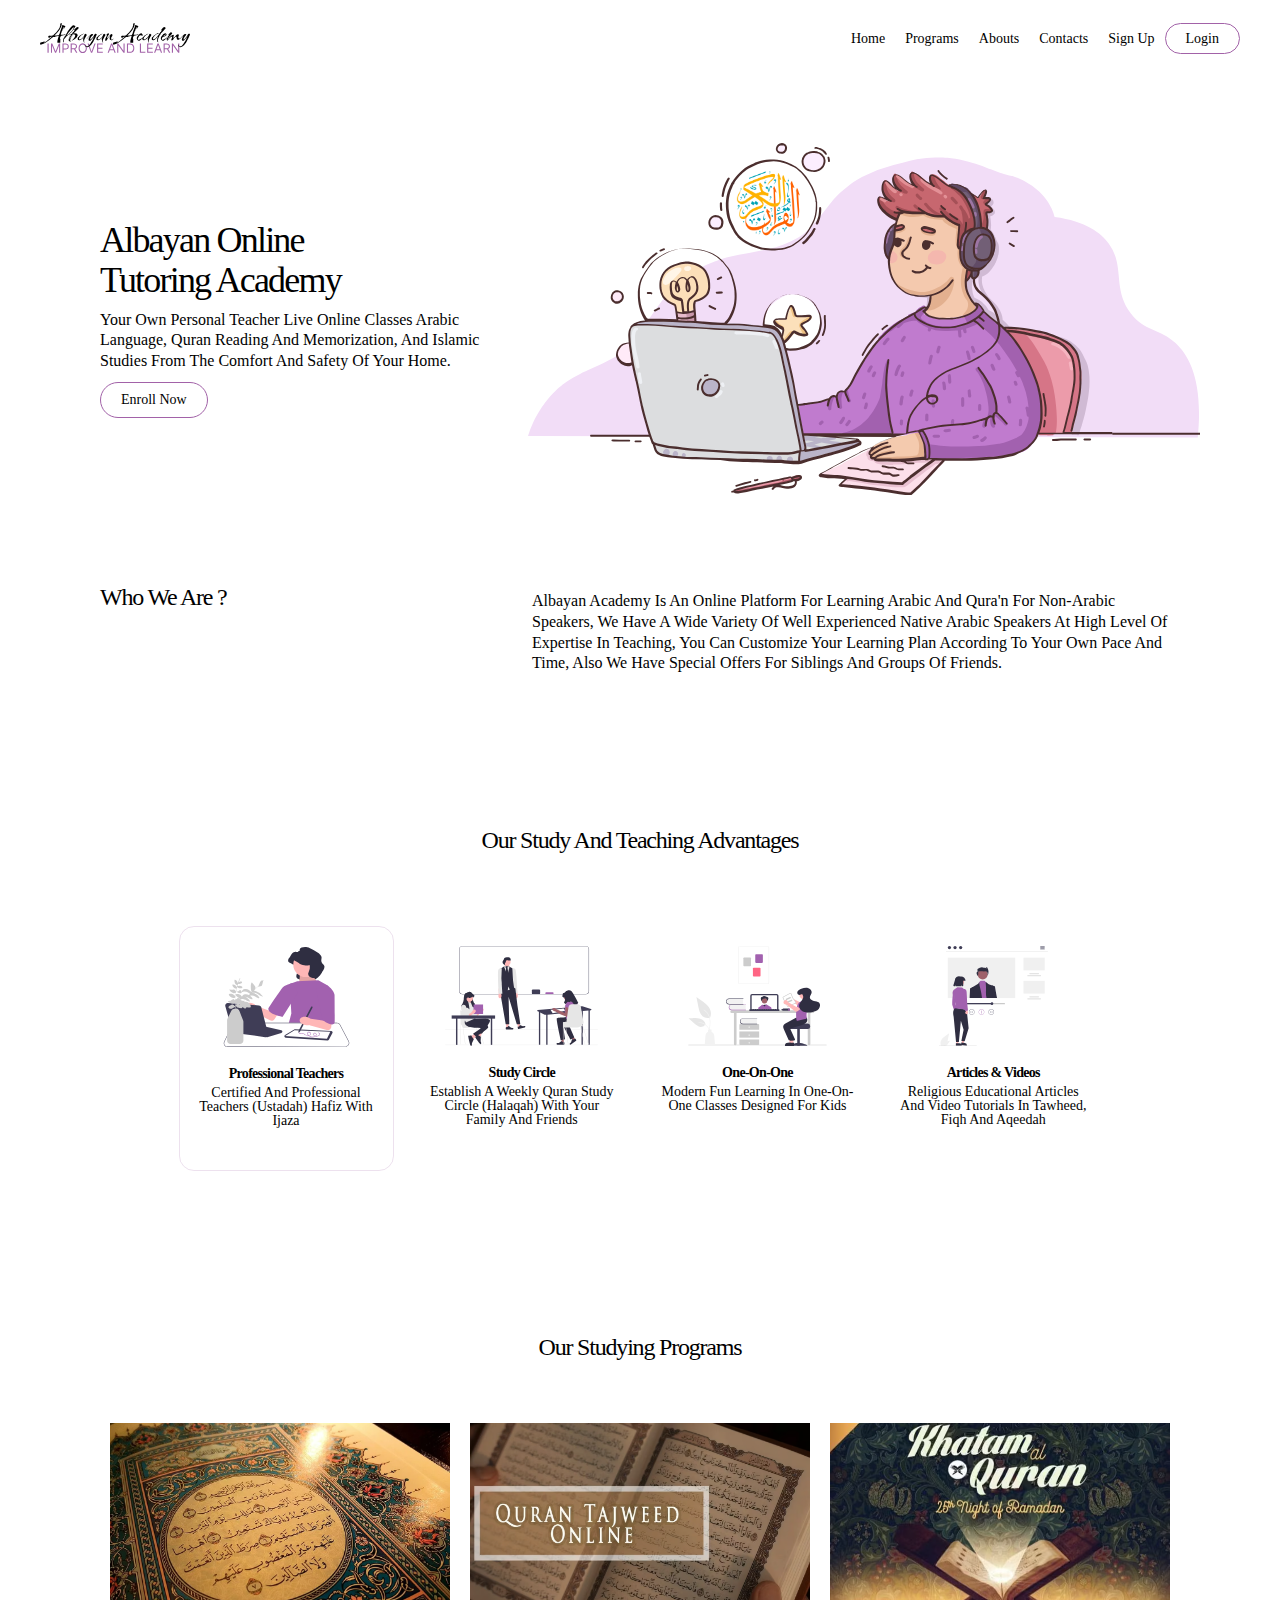
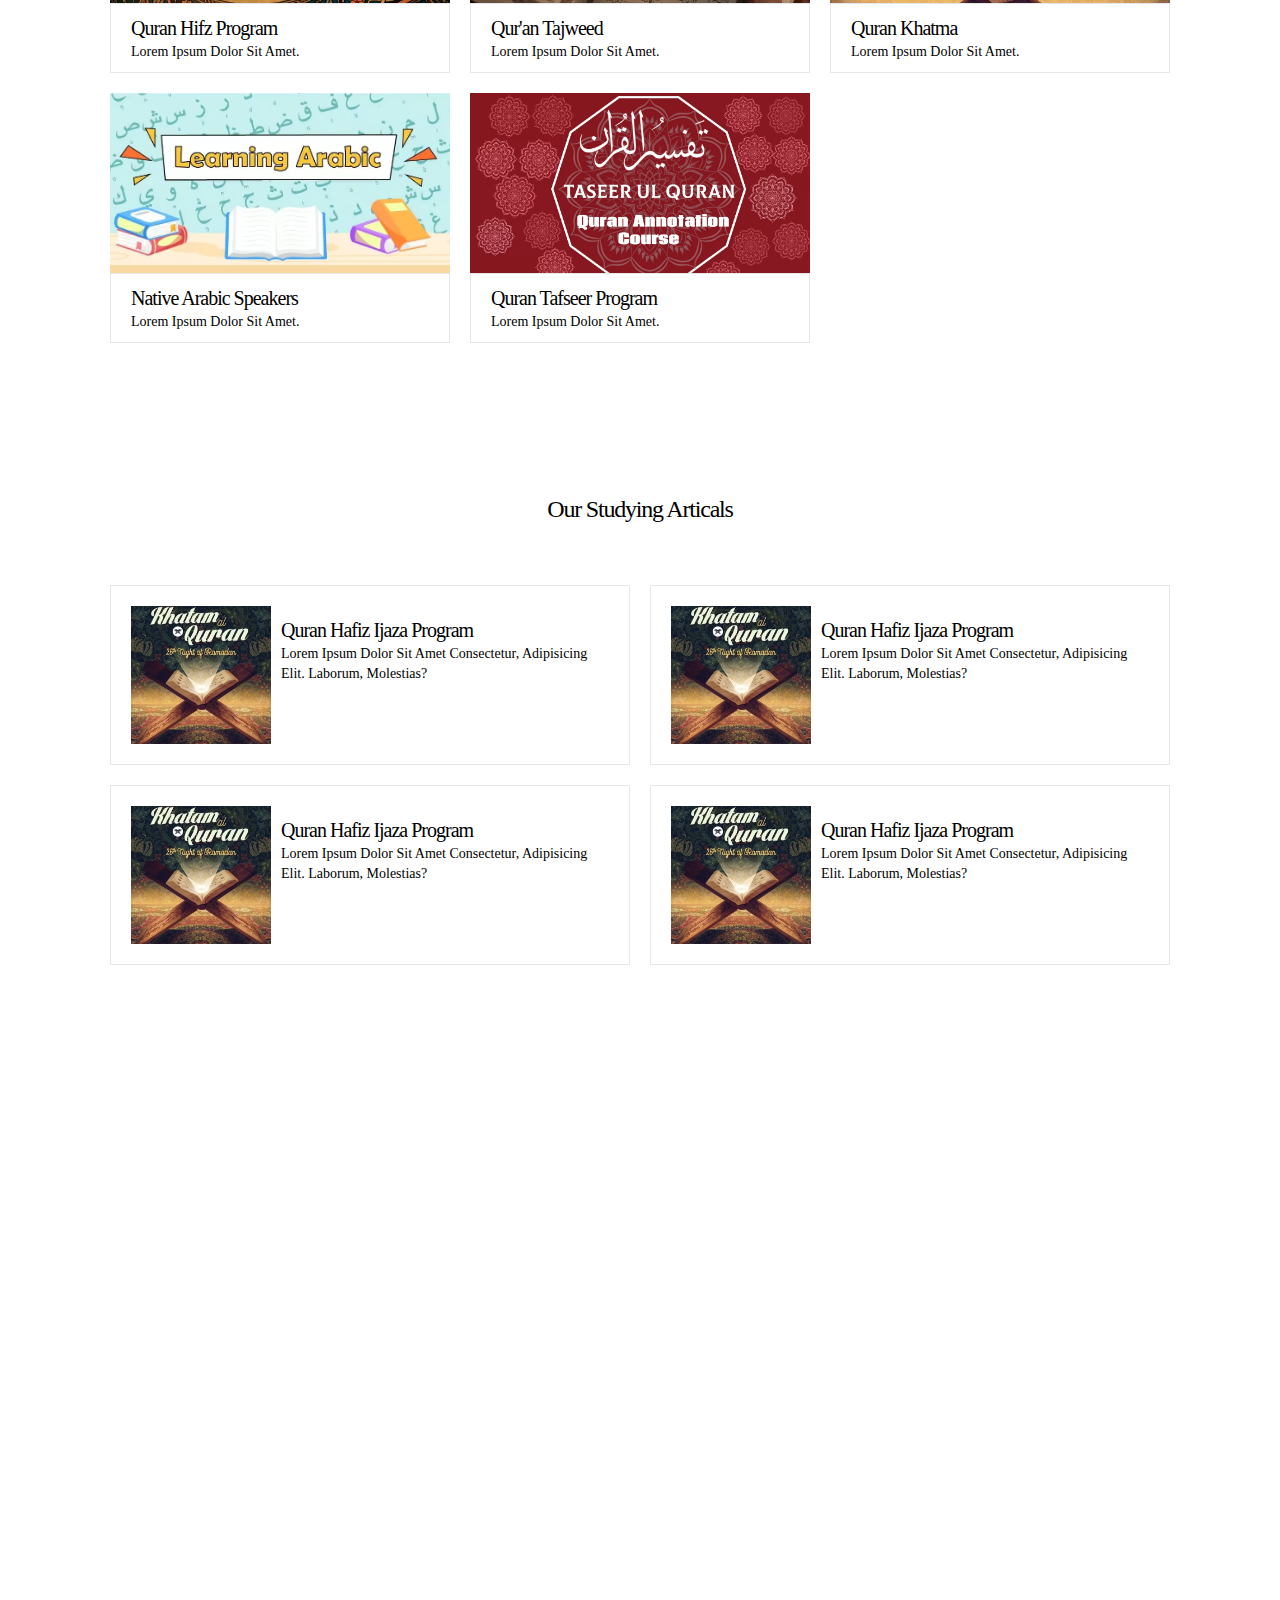
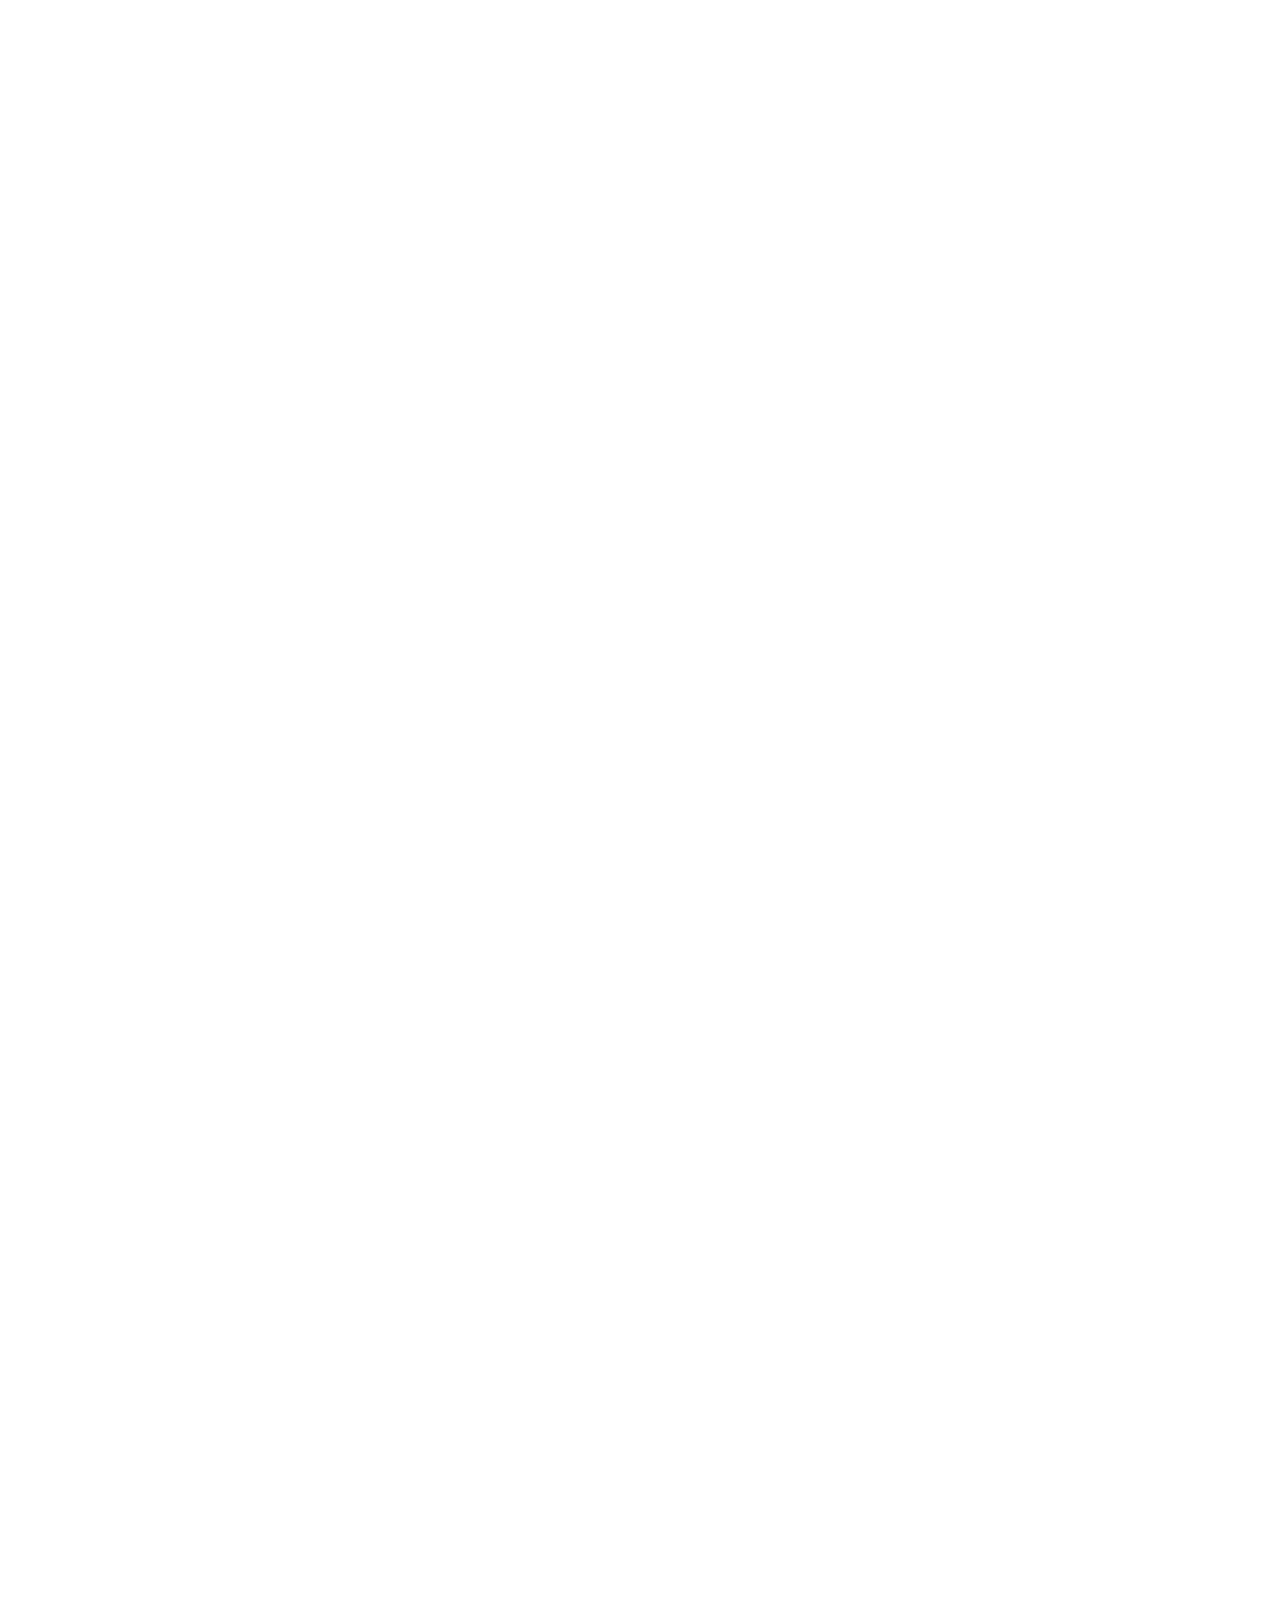
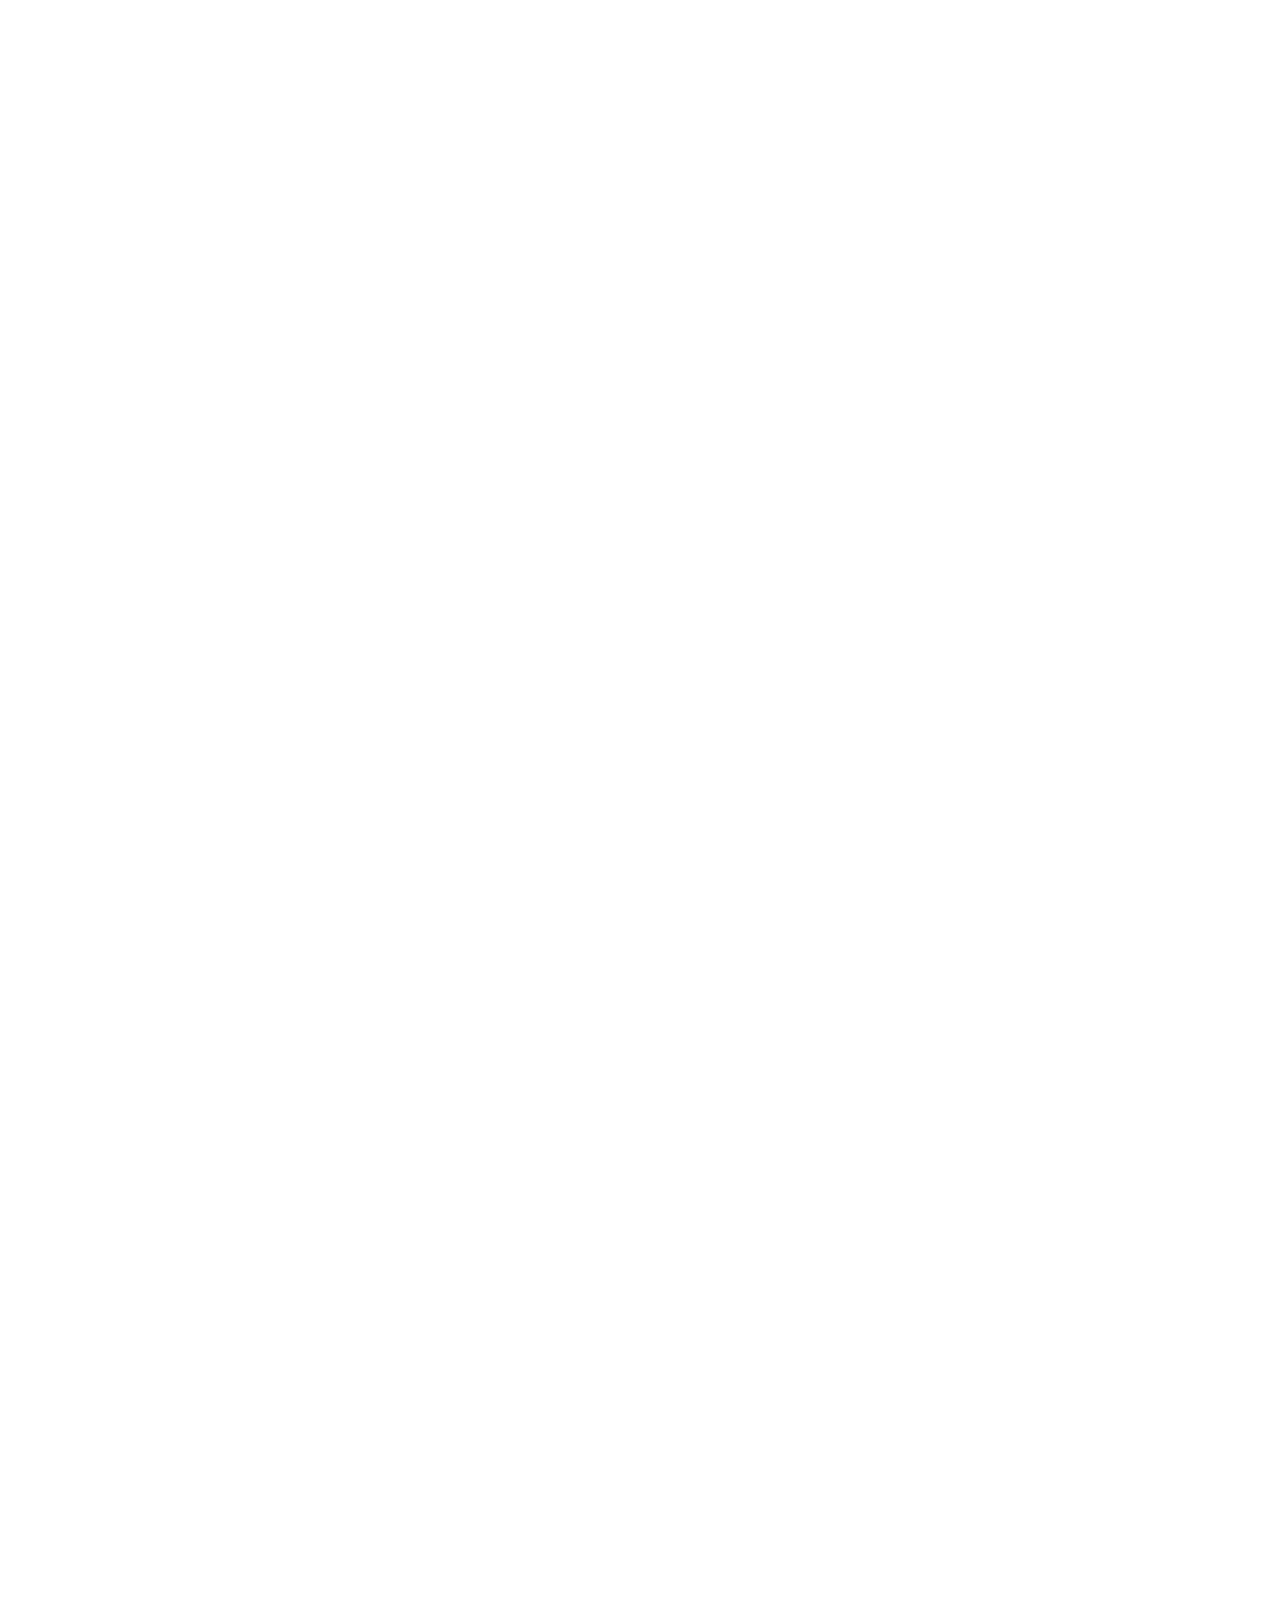
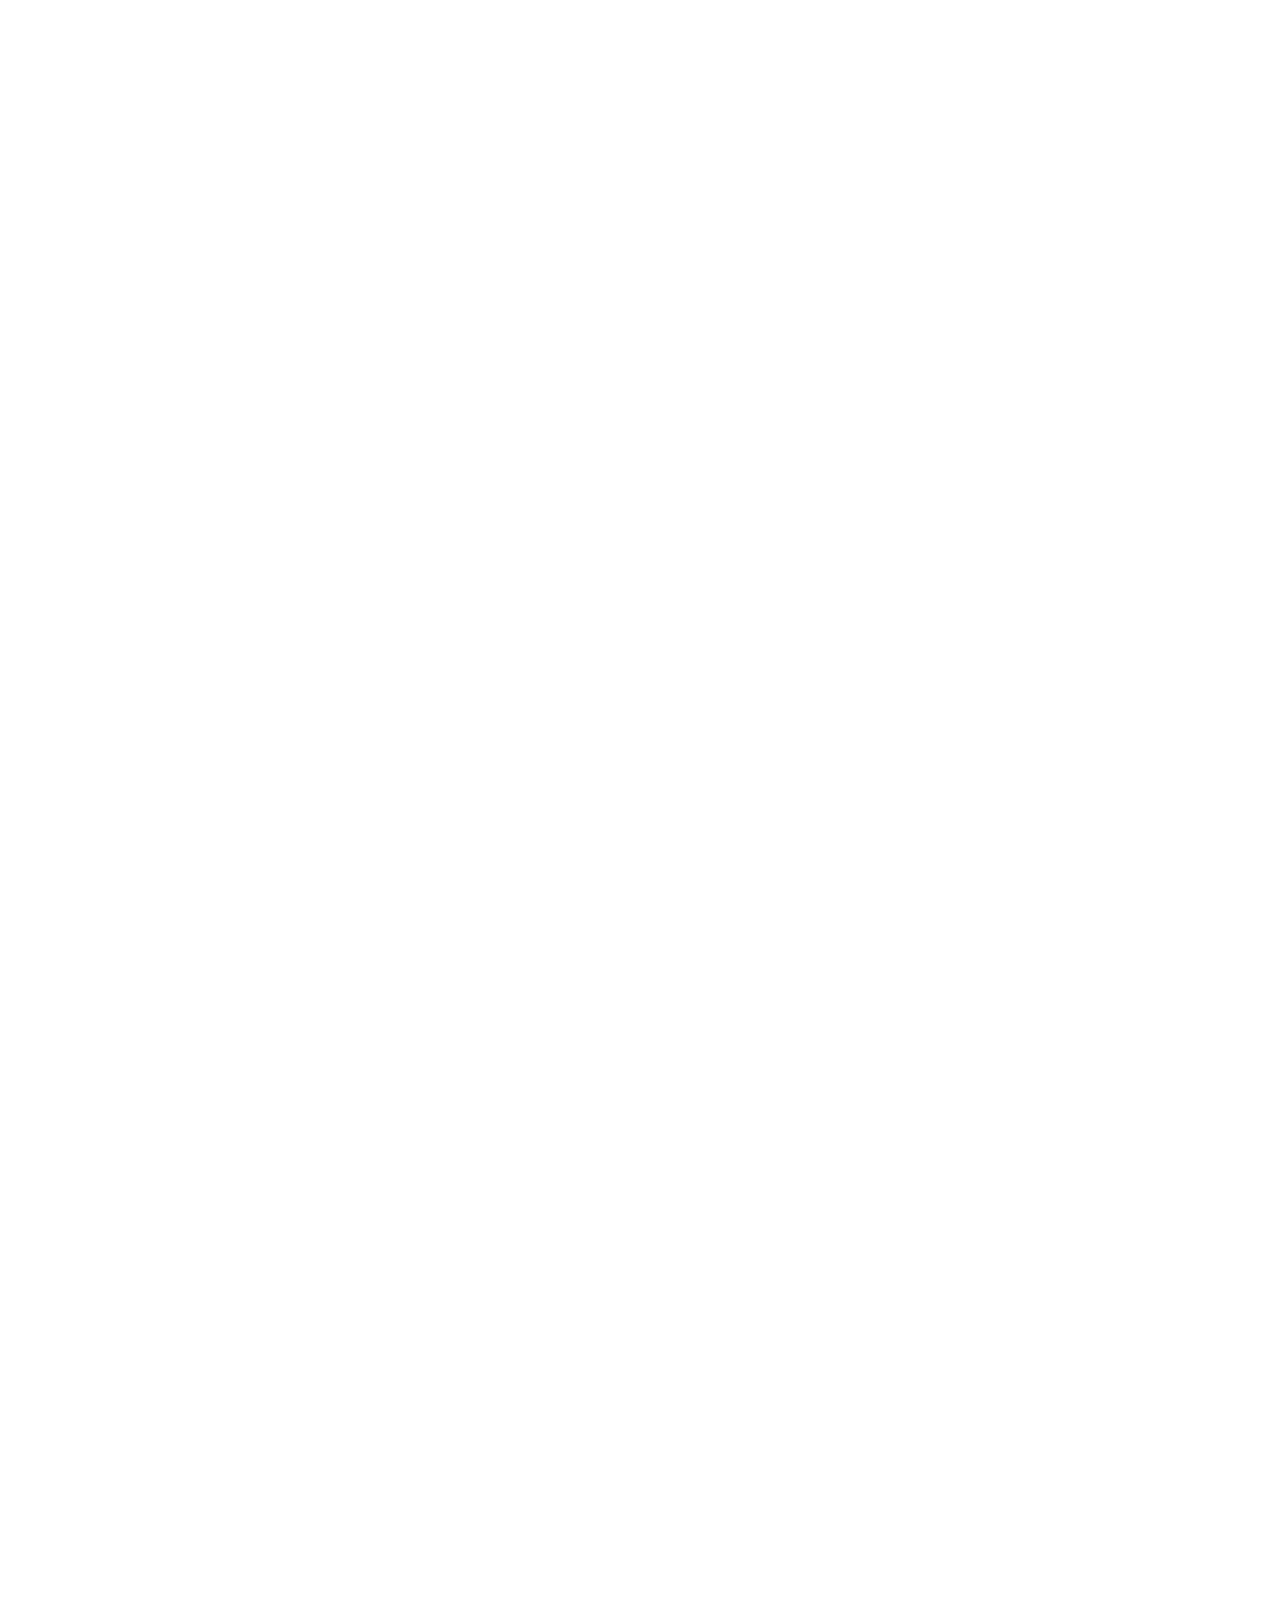
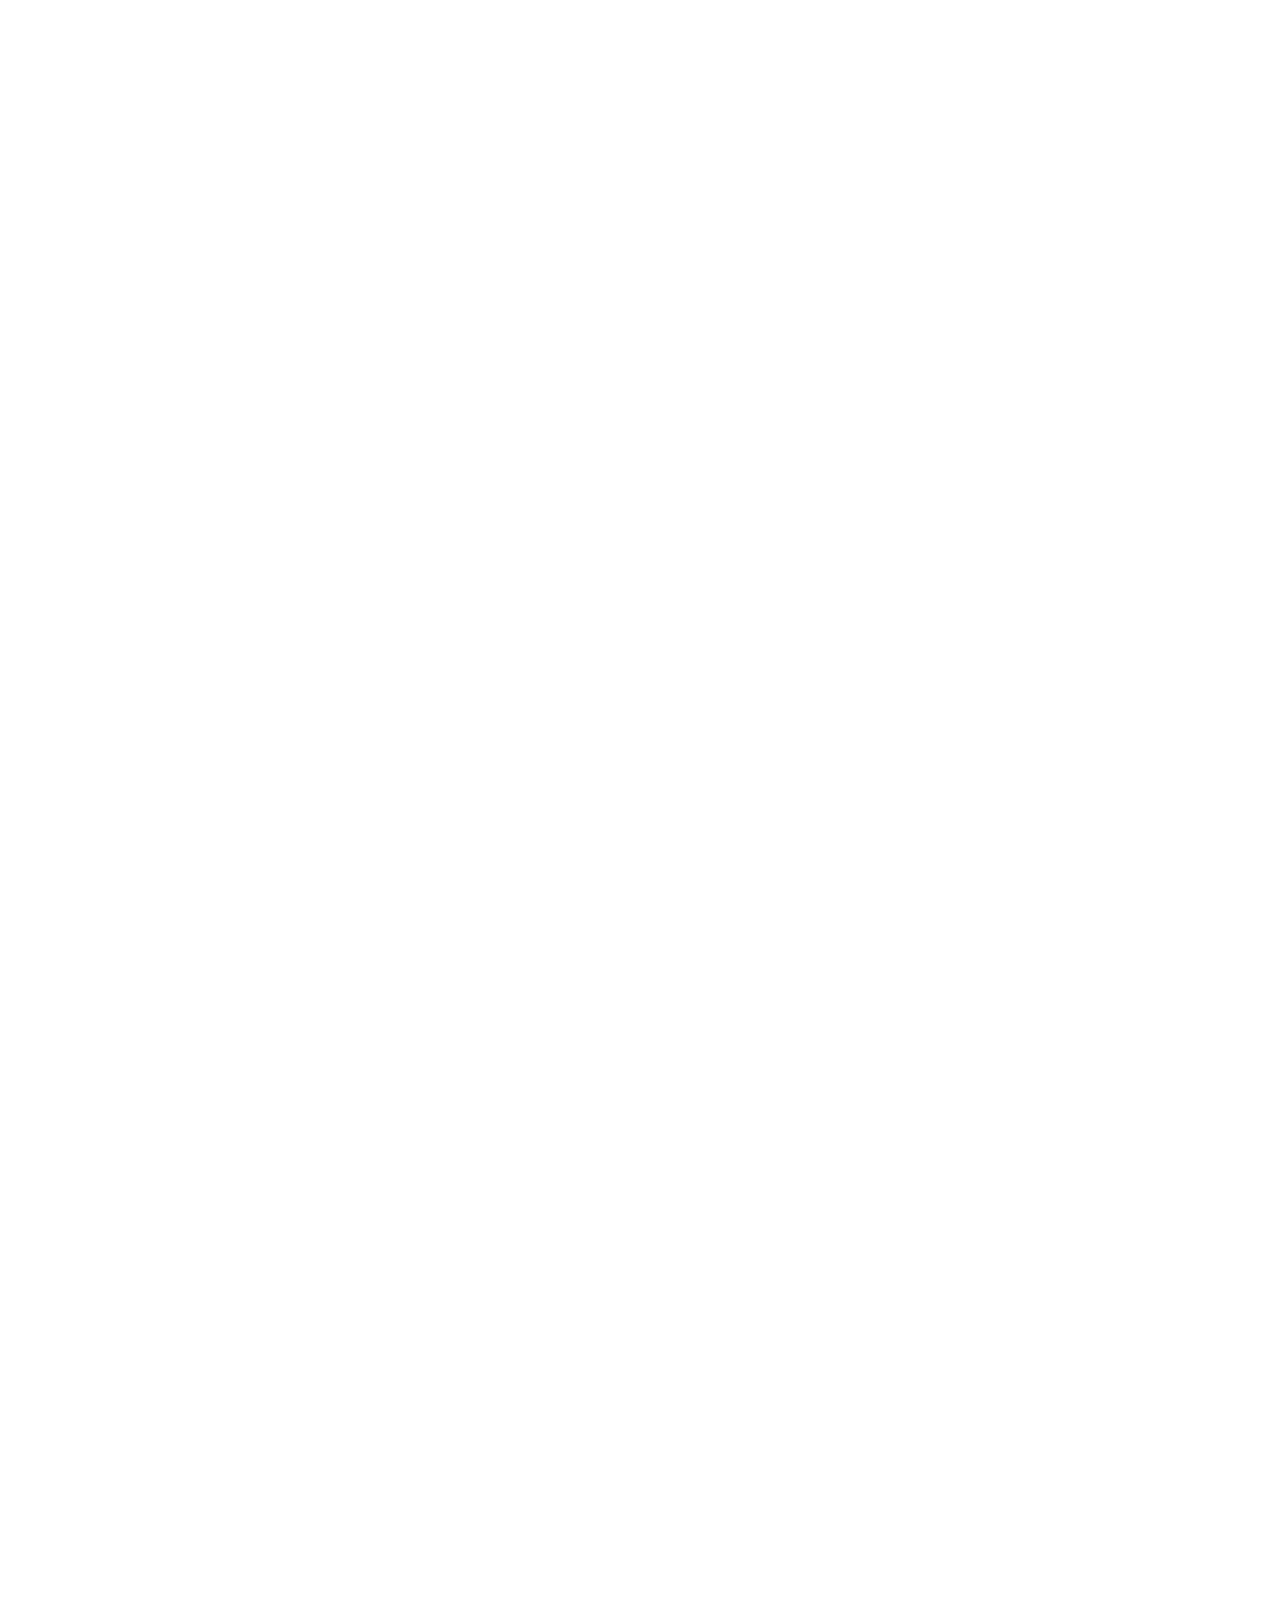
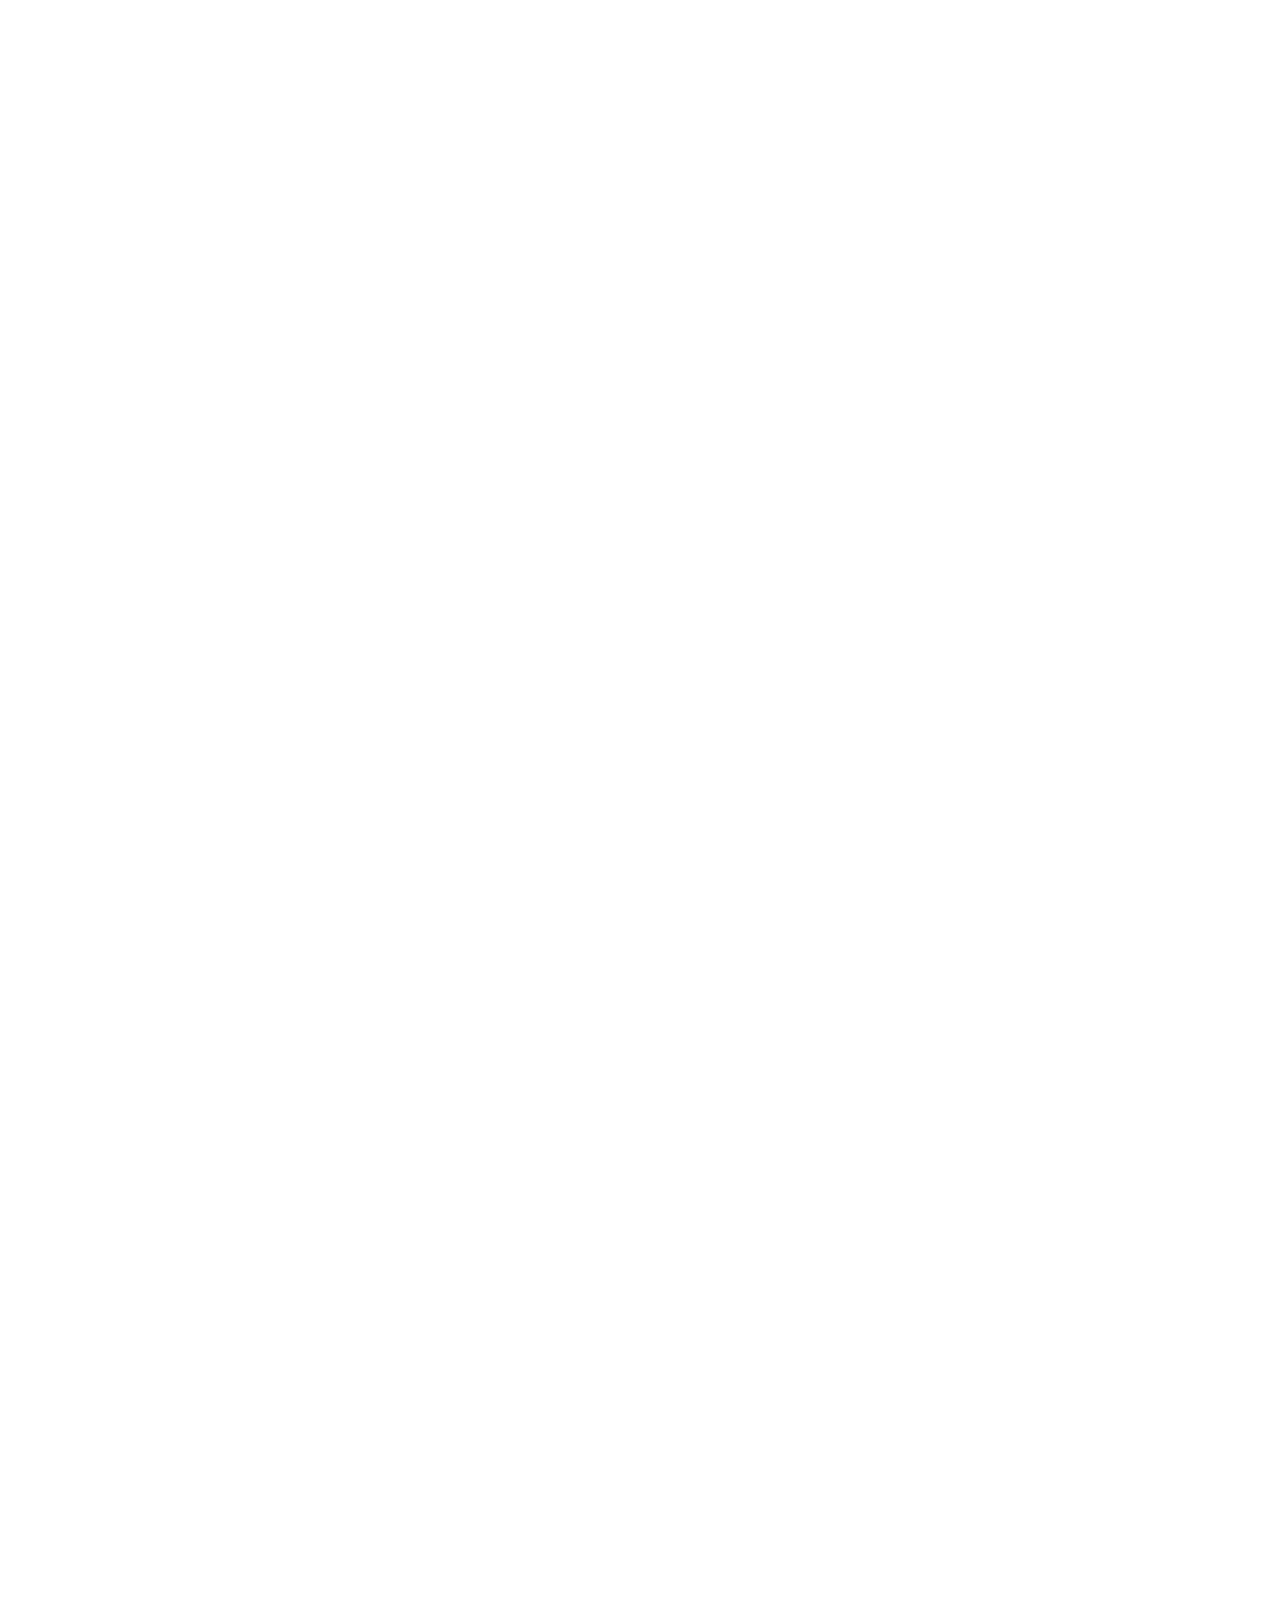
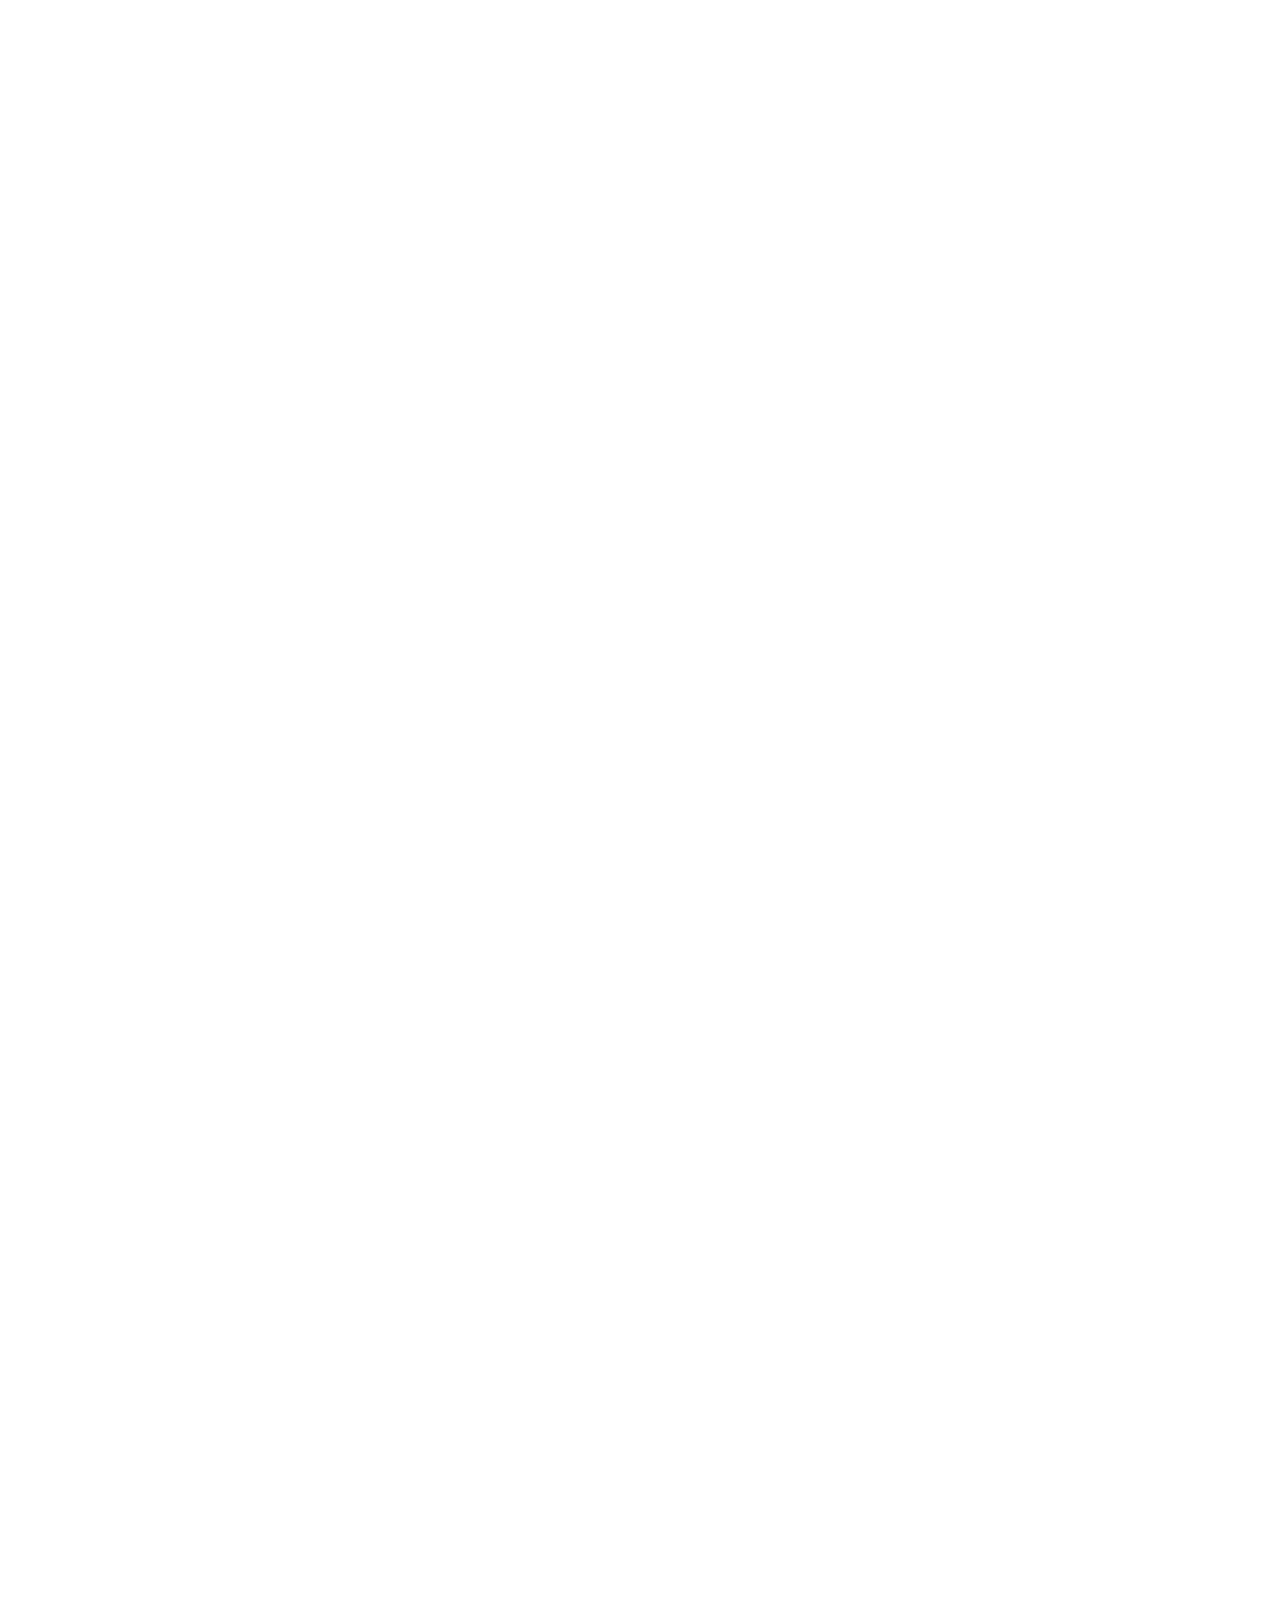
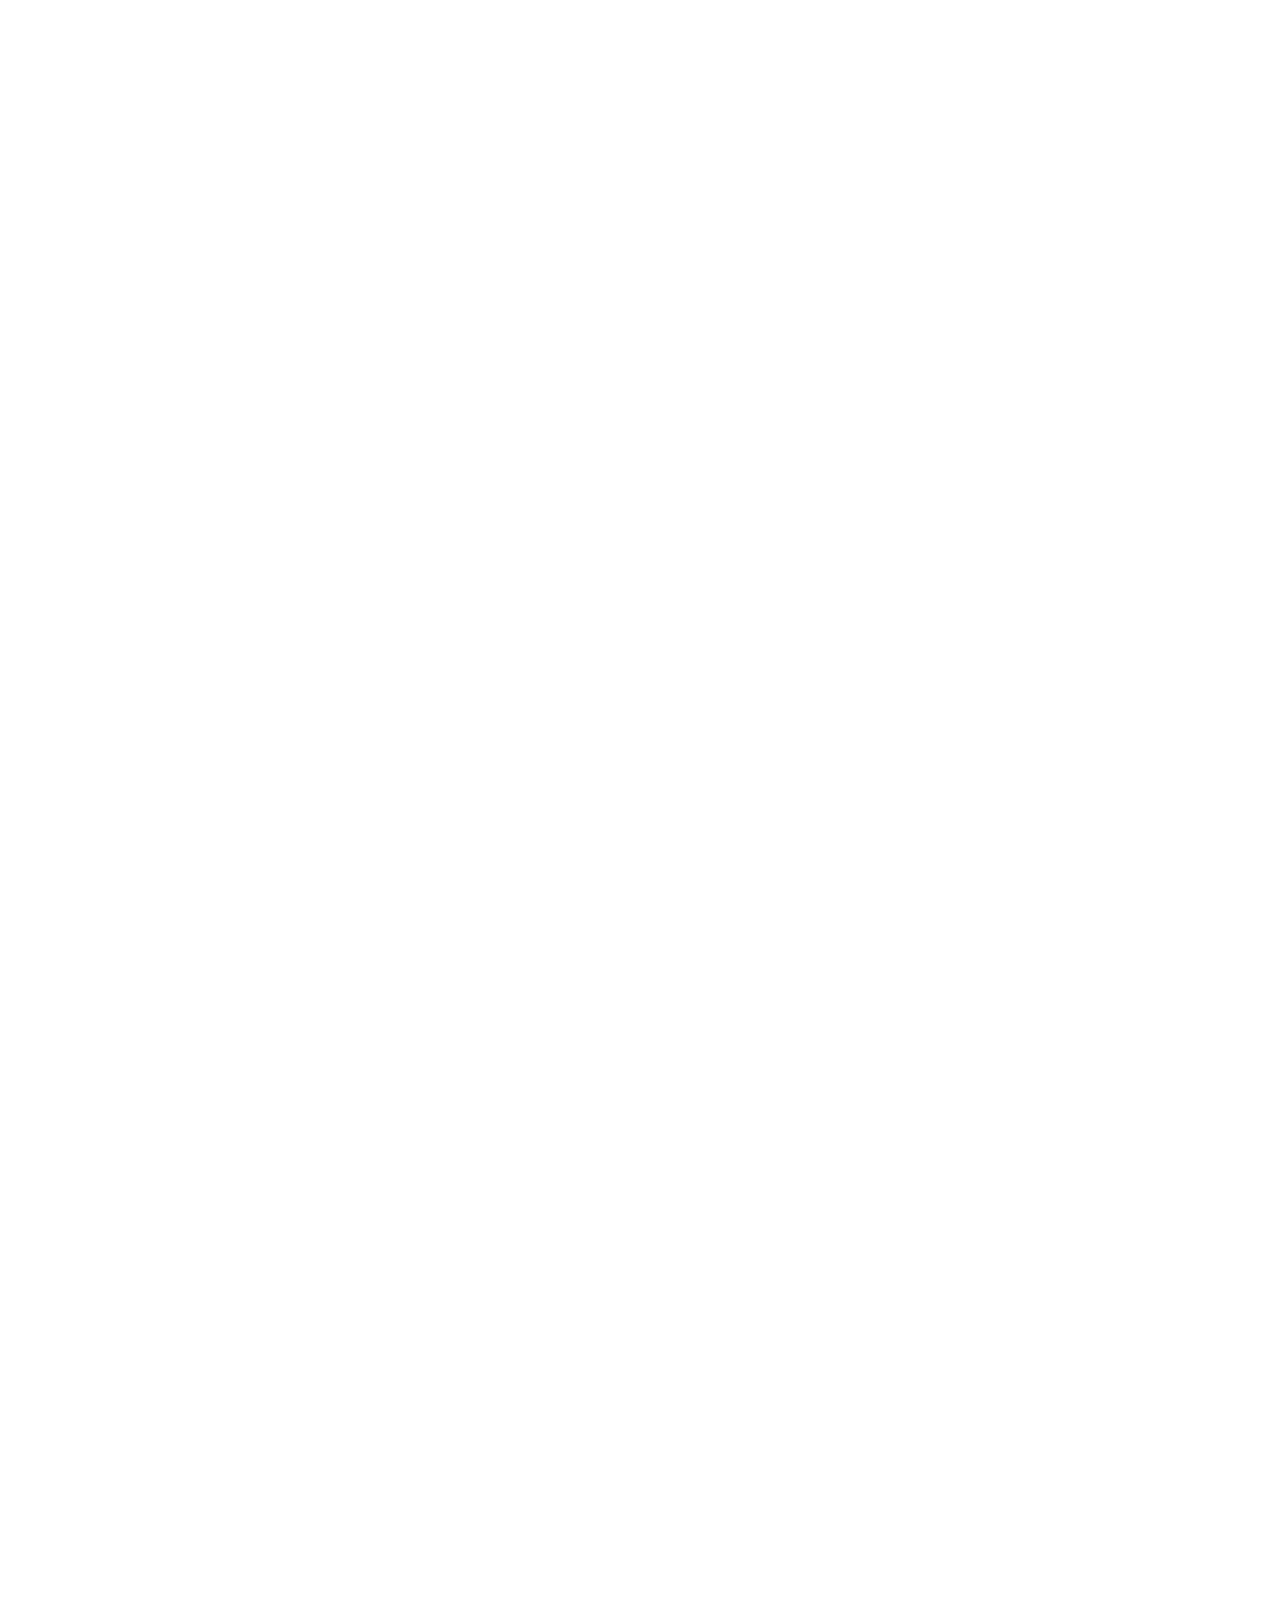
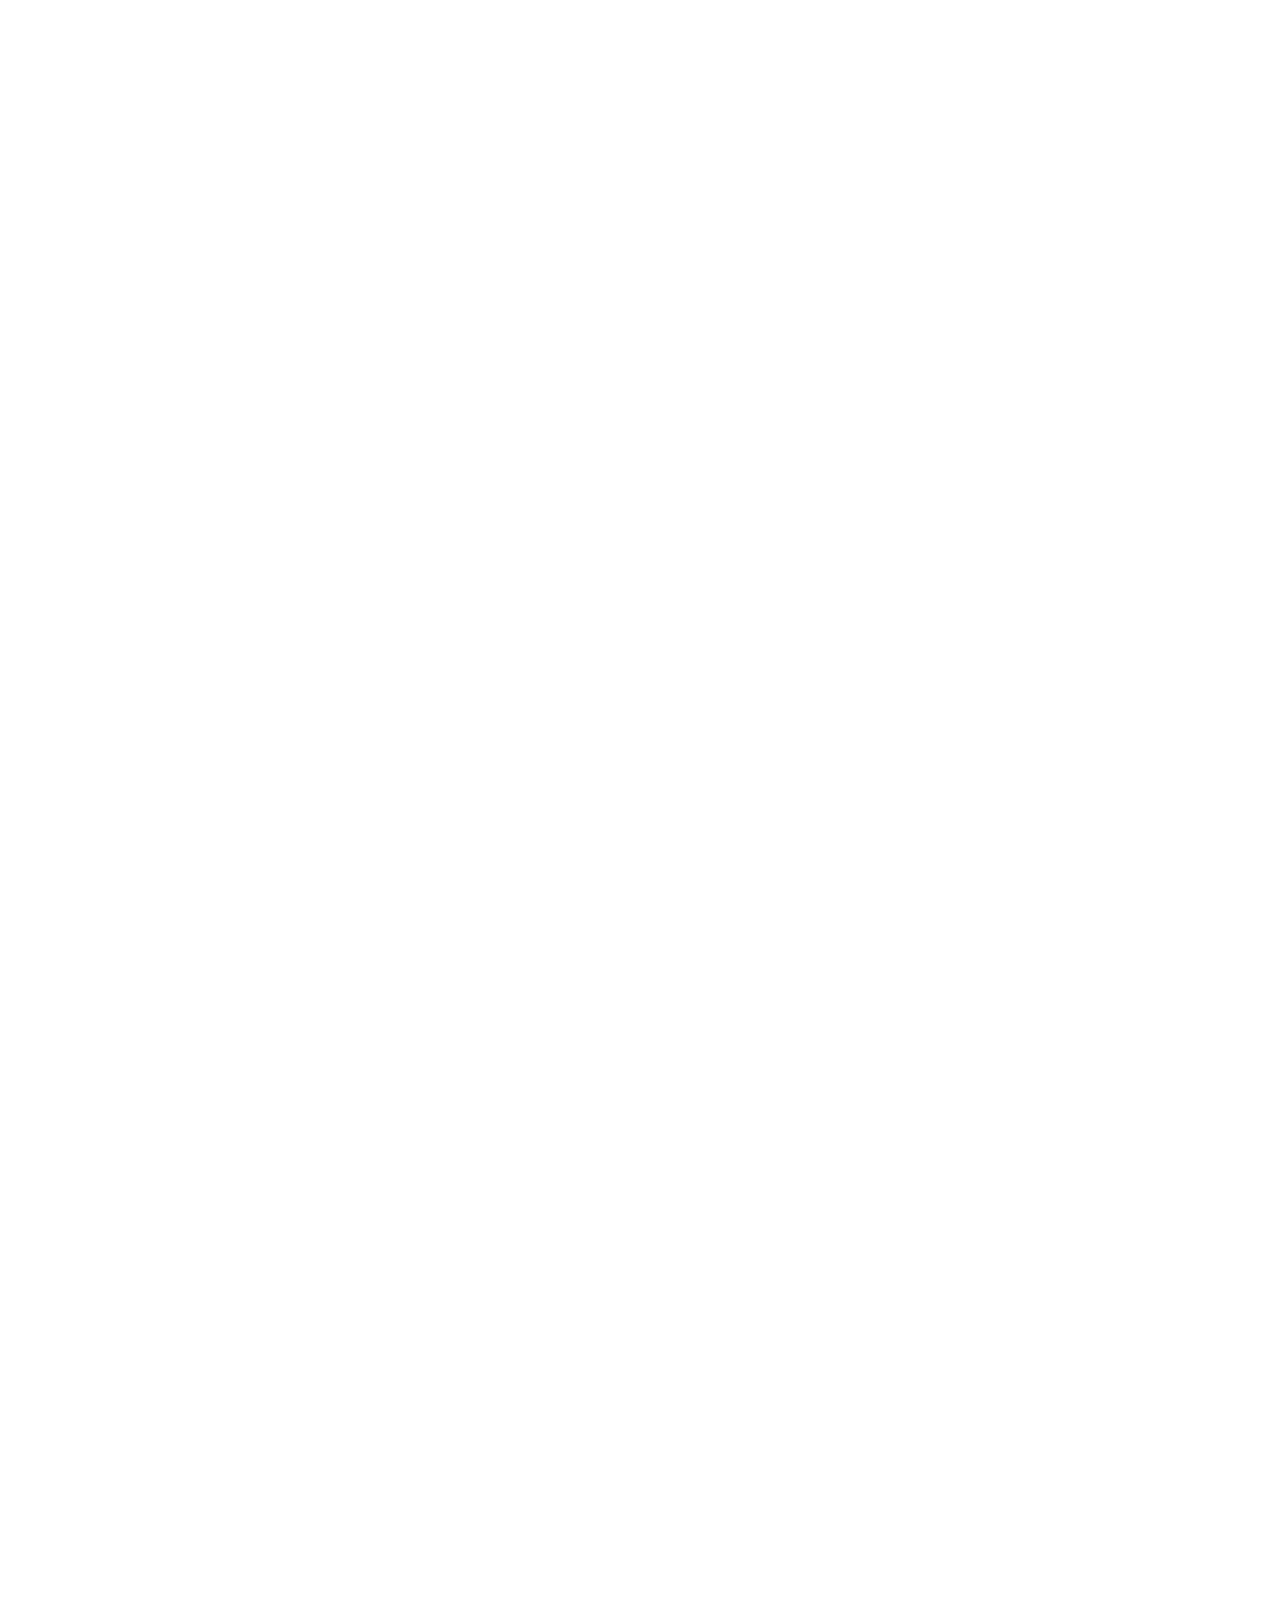
==== public/pages/index.html @ ab435456 "section5 done" ====
<!DOCTYPE html>
<html lang="en">
  <head>
    <meta charset="UTF-8" />
    <meta name="viewport" content="width=device-width, initial-scale=1.0" />
    <meta
      name="description"
      content="Albayan Academy Learning Quraan, Arabic, Tafser, Tajweed, Khatma and Ejaza"
    />
    <!-- styles -->
    <link rel="stylesheet" href="../styles/style.css" />
    <!-- styles -->
    <title>Albayan Academy | Home</title>
  </head>
  <body class="overflow-x-hidden h-[100000px]">
    <!-- navbar -->
    <nav
      class="flex items-center justify-between px-[20px] xl:px-[40px] 2xl:px-[100px] max-h-[8.5vh] h-[8.5vh] w-full overflow-hidden"
    >
      <div class="bgeffect absolute top-0 left-0 h-screen w-full"></div>
      <a
        class="h-fit max-h-fit overflow-hidden flex justify-center items-center"
        href="./index.html"
      >
        <img
          class="h-[fit] w-[120px] lg:w-[150px]"
          src="../images/logo.svg"
          alt="logo"
        />
      </a>
      <ul
        class="links flex items-start justify-center flex-col pl-[20vw] fixed top-0 right-[-100%] h-screen w-full bg-white md:relative md:items-center md:flex-row md:pl-0 md:h-fit md:w-fit md:right-0"
      >
        <li class="inline-block">
          <a
            class="font-AvertaCY px-[10px] leading-8 text-xl md:text-sm md:leading-normal"
            href=" "
            >Home</a
          >
        </li>
        <li class="inline-block">
          <a
            class="font-AvertaCY px-[10px] leading-8 text-xl md:text-sm md:leading-normal"
            href="./programs./html"
            >Programs</a
          >
        </li>
        <li class="inline-block">
          <a
            class="font-AvertaCY px-[10px] leading-8 text-xl md:text-sm md:leading-normal"
            href="./about.html"
            >Abouts</a
          >
        </li>
        <li class="inline-block">
          <a
            class="font-AvertaCY px-[10px] leading-8 text-xl md:text-sm md:leading-normal"
            href="./contacts.html"
            >Contacts</a
          >
        </li>
        <li class="inline-block">
          <a
            class="font-AvertaCY px-[10px] leading-8 text-xl md:text-sm md:leading-normal"
            href="./createAccount.html"
            >Sign up</a
          >
        </li>
        <li class="mt-4 md:mt-0">
          <a
            class="font-AvertaCY py-[7px] px-[20px] text-xl md:text-sm border border-[var(--accent-color)] hover:text-white hover:bg-[var(--accent-color)] rounded-full transition"
            href="./login.html"
            >Login</a
          >
        </li>
      </ul>
      <div
        class="humberger h-[25px] w-[25px] select-none cursor-pointer flex items-center justify-center flex-col relative overflow-hidden before:h-[2px] before:w-[100%] before:bg-black after:h-[2px] after:w-[100%] after:bg-black before:my-[2px] after:my-[2px] md:hidden"
      ></div>
    </nav>
    <!-- navbar -->

    <!-- container -->
    <div
      class="container min-h-[calc(100vh-8.5vh)] px-[20px] xl:px-[40px] 2xl:px-[20px]"
    >
      <div
        class="section1 mt-[50px] h-fit w-full flex flex-wrap md:flex-row-reverse"
      >
        <div
          class="image h-fit w-full flex items-center justify-center my-4 md:w-[60%]"
        >
          <img src="../images/hero.svg" alt="hero" />
        </div>
        <div
          class="text flex items-start justify-center flex-col min-h-fit w-full py-[20px] md:p-[20px] md:w-[40%]"
        >
          <h1
            class="font-AvertaCY text-[6vw] leading-none md:text-3xl xl:text-4xl"
          >
            Albayan Online <br />
            Tutoring Academy
          </h1>
          <p
            class="font-AvertaCY py-[3vw] text-sm leading-[130%] md:text-md md:py-[10px] xl:text-[16px]"
          >
            Your Own Personal Teacher Live Online Classes Arabic Language, Quran
            Reading And Memorization, And Islamic Studies From The Comfort And
            Safety Of Your Home.
          </p>
          <a
            href="#"
            class="font-AvertaCY border border-[var(--accent-color)] py-[10px] px-[20px] text-[14px] rounded-full hover:text-white hover:bg-[var(--accent-color)] transition md:py-[10px] md:px-[20px] md:text-md"
            >Enroll Now</a
          >
        </div>
      </div>
      <!-- section 1 -->

      <div
        class="section2 mt-[50px] h-fit w-full flex flex-wrap py-[20px] md:p-[20px] lg:grid lg:grid-cols-[40%,1fr]"
      >
        <h2
          class="font-AvertaCY text-[4.5vw] leading-none md:text-xl xl:text-2xl"
        >
          Who we are ?
        </h2>
        <p
          class="font-AvertaCY py-[3vw] text-sm leading-[130%] md:text-md md:py-[10px] xl:text-[16px]"
        >
          Albayan academy is an online platform for learning Arabic and Qura'n
          for non-Arabic speakers, We have a wide variety of well experienced
          native Arabic speakers at high level of expertise in teaching, You can
          customize your learning plan according to your own pace and time, Also
          we have special offers for siblings and groups of friends.
        </p>
      </div>
      <!-- section2 -->

      <!-- <div
        class="section4 border border-black mt-[50px] h-fit w-full grid flex-wrap py-[20px] md:p-[20px]"
      >
        <h2
          class="font-AvertaCY border border-black text-[4.5vw] leading-none md:text-xl xl:text-2xl py-[50px] text-center w-full"
        >
          Our studying Programs
        </h2>
        <div
          class="content grid grid-cols-[1fr] sm:grid-cols-[1fr,1fr] lg:grid-cols-[1fr,1fr,1fr] border border-red-200"
        >
          <div class="card h-[300px] w-[250px] mx-[auto] my-[10px] cursor-pointer">
          </div>
          <div class="card h-[300px] w-[250px] mx-[auto] my-[10px] cursor-pointer">
          </div>
          <div class="card h-[300px] w-[250px] mx-[auto] my-[10px] cursor-pointer">
          </div>
          <div class="card h-[300px] w-[250px] mx-[auto] my-[10px] cursor-pointer">
          </div>
        </div>
      </div> -->
      <div
        class="section3 mt-[50px] h-fit w-full grid flex-wrap py-[20px] md:p-[20px]"
      >
        <h2
          class="font-AvertaCY text-[4.5vw] leading-none md:text-xl xl:text-2xl py-[50px] text-center w-full"
        >
          Our study and teaching advantages
        </h2>
        <div class="content h-fit w-full py-[3vw] md:py-[10px]">
          <div class="card">
            <div class="image">
              <img src="../images/teachers.svg" alt="advantages" />
            </div>
            <div class="font-AvertaCY text">
              <p class="font-AvertaCY">Professional Teachers</p>
              <p class="font-AvertaCY">
                Certified and Professional teachers (Ustadah) Hafiz with Ijaza
              </p>
            </div>
          </div>
          <div class="card">
            <div class="image">
              <img src="../images/study-circle.svg" alt="advantages" />
            </div>
            <div class="font-AvertaCY text">
              <p class="font-AvertaCY">Study Circle</p>
              <p class="font-AvertaCY">
                Establish a weekly Quran study circle (Halaqah) with your family
                and friends
              </p>
            </div>
          </div>
          <div class="card">
            <div class="image">
              <img src="../images/one-on-one.svg" alt="advantages" />
            </div>
            <div class="font-AvertaCY text">
              <p class="font-AvertaCY">One-on-One</p>
              <p class="font-AvertaCY">
                Modern fun learning in One-on-One classes designed for kids
              </p>
            </div>
          </div>
          <div class="card">
            <div class="image">
              <img src="../images/tutorials.svg" alt="advantages" />
            </div>
            <div class="font-AvertaCY text">
              <p class="font-AvertaCY">Articles & Videos</p>
              <p class="font-AvertaCY">
                Religious educational articles and video tutorials in Tawheed,
                Fiqh and Aqeedah
              </p>
            </div>
          </div>
        </div>
      </div>
      <!-- section3 -->

      <div
        class="section4 mt-[50px] h-fit w-full grid flex-wrap py-[20px] md:p-[20px]"
      >
        <h2
          class="font-AvertaCY text-[4.5vw] leading-none md:text-xl xl:text-2xl py-[50px] text-center w-full"
        >
          Our studying Programs
        </h2>
        <div
          class="content grid grid-cols-[1fr] sm:grid-cols-[1fr,1fr] lg:grid-cols-[1fr,1fr,1fr]"
        >
          <div class="card h-[250px] m-[10px] cursor-pointer">
            <div class="image h-[180px] w-full">
              <img
                class="h-[180px] w-full object-cover object-top"
                src="../images/learn.avif"
                alt="programs images"
              />
            </div>
            <div
              class="text h-[70px] w-full py-[2px] px-[20px] flex items-start justify-center flex-col border"
            >
              <h3 class="font-AvertaCY text-md lg:text-xl">
                Quran Hifz Program
              </h3>
              <p class="font-AvertaCY text-sm">Lorem ipsum dolor sit amet.</p>
            </div>
          </div>
          <div class="card h-[250px] m-[10px] cursor-pointer">
            <div class="image h-[180px] w-full">
              <img
                class="h-[180px] w-full object-cover object-top"
                src="../images/tajweed.avif"
                alt="programs images"
                />
              </div>
              <div
              class="text h-[70px] w-full py-[2px] px-[20px] flex items-start justify-center flex-col border"
              >
              <h3 class="font-AvertaCY text-md lg:text-xl">Qur'an Tajweed</h3>
              <p class="font-AvertaCY text-sm">Lorem ipsum dolor sit amet.</p>
            </div>
          </div>
          <div class="card h-[250px] m-[10px] cursor-pointer">
            <div class="image h-[180px] w-full">
              <img
              class="h-[180px] w-full object-cover object-top"
              src="../images/khatma.avif"
                alt="programs images"
              />
            </div>
            <div
              class="text h-[70px] w-full py-[2px] px-[20px] flex items-start justify-center flex-col border"
            >
              <h3 class="font-AvertaCY text-md lg:text-xl">Quran Khatma</h3>
              <p class="font-AvertaCY text-sm">Lorem ipsum dolor sit amet.</p>
            </div>
          </div>
          <div class="card h-[250px] m-[10px] cursor-pointer">
            <div class="image h-[180px] w-full">
              <img
                class="h-[180px] w-full object-cover object-top"
                src="../images/Learning-Arabic-1.avif"
                alt="programs images"
              />
            </div>
            <div
              class="text h-[70px] w-full py-[2px] px-[20px] flex items-start justify-center flex-col border"
            >
              <h3 class="font-AvertaCY text-md lg:text-xl">
                Native Arabic Speakers
              </h3>
              <p class="font-AvertaCY text-sm">Lorem ipsum dolor sit amet.</p>
            </div>
          </div>
          <div class="card h-[250px] m-[10px] cursor-pointer">
            <div class="image h-[180px] w-full">
              <img
                class="h-[180px] w-full object-cover object-top"
                src="../images/tafseer.avif"
                alt="programs images"
              />
            </div>
            <div
              class="text h-[70px] w-full py-[2px] px-[20px] flex items-start justify-center flex-col border"
            >
              <h3 class="font-AvertaCY text-md lg:text-xl">
                Quran tafseer Program
              </h3>
              <p class="font-AvertaCY text-sm">Lorem ipsum dolor sit amet.</p>
            </div>
          </div>
        </div>
      </div>
      <!-- section4 -->

      <div
        class="section4 mt-[50px] h-fit w-full grid flex-wrap py-[20px] md:p-[20px]"
      >
        <h2
          class="font-AvertaCY text-[4.5vw] leading-none md:text-xl xl:text-2xl py-[50px] text-center w-full"
        >
          Our studying Articals
        </h2>
        <div class="content grid grid-cols-[1fr] lg:grid-cols-[1fr,1fr]">
          <div
            class="card border min-h-[250px] m-[10px] sm:grid sm:grid-cols-[140px,1fr] sm:min-h-[180px] sm:p-[20px] cursor-pointer"
          >
            <div class="image h-[180px] sm:h-full w-full">
              <img
                class="h-[180px] sm:h-full w-full object-cover object-top"
                src="../images/khatma.avif"
                alt="programs images"
              />
            </div>
            <div
              class="text min-h-[70px] w-full py-[2px] px-[10px] flex items-start justify-center flex-col sm:justify-start sm:py-[10px]"
            >
              <h3 class="font-AvertaCY text-md lg:text-xl">
                Quran Hafiz Ijaza Program
              </h3>
              <p class="font-AvertaCY text-sm">
                Lorem ipsum dolor sit amet consectetur, adipisicing elit.
                Laborum, molestias?
              </p>
            </div>
          </div>
          <div
            class="card border min-h-[250px] m-[10px] sm:grid sm:grid-cols-[140px,1fr] sm:min-h-[180px] sm:p-[20px] cursor-pointer"
          >
            <div class="image h-[180px] sm:h-full w-full">
              <img
                class="h-[180px] sm:h-full w-full object-cover object-top"
                src="../images/khatma.avif"
                alt="programs images"
              />
            </div>
            <div
              class="text min-h-[70px] w-full py-[2px] px-[10px] flex items-start justify-center flex-col sm:justify-start sm:py-[10px]"
            >
              <h3 class="font-AvertaCY text-md lg:text-xl">
                Quran Hafiz Ijaza Program
              </h3>
              <p class="font-AvertaCY text-sm">
                Lorem ipsum dolor sit amet consectetur, adipisicing elit.
                Laborum, molestias?
              </p>
            </div>
          </div>
          <div
            class="card border min-h-[250px] m-[10px] sm:grid sm:grid-cols-[140px,1fr] sm:min-h-[180px] sm:p-[20px] cursor-pointer"
          >
            <div class="image h-[180px] sm:h-full w-full">
              <img
                class="h-[180px] sm:h-full w-full object-cover object-top"
                src="../images/khatma.avif"
                alt="programs images"
              />
            </div>
            <div
              class="text min-h-[70px] w-full py-[2px] px-[10px] flex items-start justify-center flex-col sm:justify-start sm:py-[10px]"
            >
              <h3 class="font-AvertaCY text-md lg:text-xl">
                Quran Hafiz Ijaza Program
              </h3>
              <p class="font-AvertaCY text-sm">
                Lorem ipsum dolor sit amet consectetur, adipisicing elit.
                Laborum, molestias?
              </p>
            </div>
          </div>
          <div
            class="card border min-h-[250px] m-[10px] sm:grid sm:grid-cols-[140px,1fr] sm:min-h-[180px] sm:p-[20px] cursor-pointer"
          >
            <div class="image h-[180px] sm:h-full w-full">
              <img
                class="h-[180px] sm:h-full w-full object-cover object-top"
                src="../images/khatma.avif"
                alt="programs images"
              />
            </div>
            <div
              class="text min-h-[70px] w-full py-[2px] px-[10px] flex items-start justify-center flex-col sm:justify-start sm:py-[10px]"
            >
              <h3 class="font-AvertaCY text-md lg:text-xl">
                Quran Hafiz Ijaza Program
              </h3>
              <p class="font-AvertaCY text-sm">
                Lorem ipsum dolor sit amet consectetur, adipisicing elit.
                Laborum, molestias?
              </p>
            </div>
          </div>
        </div>
      </div>
      <!-- section4 -->
    </div>
    <!-- container -->

    <!-- script -->
    <script src="../js/main.js"></script>
    <!-- script -->
  </body>
</html>
---- public/styles/style.css ----
@import url("https://db.onlinewebfonts.com/c/f036e81e6040acc6b43aabc036862d21?family=Averta");

/* @font-face {
  font-family: "Averta CY";
  src: url("../public/fonts/AvertaRegular.ttf");
  font-weight: normal;
  font-style: normal;
  font-display: swap;
} */

*, ::before, ::after{
  --tw-border-spacing-x: 0;
  --tw-border-spacing-y: 0;
  --tw-translate-x: 0;
  --tw-translate-y: 0;
  --tw-rotate: 0;
  --tw-skew-x: 0;
  --tw-skew-y: 0;
  --tw-scale-x: 1;
  --tw-scale-y: 1;
  --tw-pan-x:  ;
  --tw-pan-y:  ;
  --tw-pinch-zoom:  ;
  --tw-scroll-snap-strictness: proximity;
  --tw-gradient-from-position:  ;
  --tw-gradient-via-position:  ;
  --tw-gradient-to-position:  ;
  --tw-ordinal:  ;
  --tw-slashed-zero:  ;
  --tw-numeric-figure:  ;
  --tw-numeric-spacing:  ;
  --tw-numeric-fraction:  ;
  --tw-ring-inset:  ;
  --tw-ring-offset-width: 0px;
  --tw-ring-offset-color: #fff;
  --tw-ring-color: rgb(59 130 246 / 0.5);
  --tw-ring-offset-shadow: 0 0 #0000;
  --tw-ring-shadow: 0 0 #0000;
  --tw-shadow: 0 0 #0000;
  --tw-shadow-colored: 0 0 #0000;
  --tw-blur:  ;
  --tw-brightness:  ;
  --tw-contrast:  ;
  --tw-grayscale:  ;
  --tw-hue-rotate:  ;
  --tw-invert:  ;
  --tw-saturate:  ;
  --tw-sepia:  ;
  --tw-drop-shadow:  ;
  --tw-backdrop-blur:  ;
  --tw-backdrop-brightness:  ;
  --tw-backdrop-contrast:  ;
  --tw-backdrop-grayscale:  ;
  --tw-backdrop-hue-rotate:  ;
  --tw-backdrop-invert:  ;
  --tw-backdrop-opacity:  ;
  --tw-backdrop-saturate:  ;
  --tw-backdrop-sepia:  ;
  --tw-contain-size:  ;
  --tw-contain-layout:  ;
  --tw-contain-paint:  ;
  --tw-contain-style:  ;
}

::backdrop{
  --tw-border-spacing-x: 0;
  --tw-border-spacing-y: 0;
  --tw-translate-x: 0;
  --tw-translate-y: 0;
  --tw-rotate: 0;
  --tw-skew-x: 0;
  --tw-skew-y: 0;
  --tw-scale-x: 1;
  --tw-scale-y: 1;
  --tw-pan-x:  ;
  --tw-pan-y:  ;
  --tw-pinch-zoom:  ;
  --tw-scroll-snap-strictness: proximity;
  --tw-gradient-from-position:  ;
  --tw-gradient-via-position:  ;
  --tw-gradient-to-position:  ;
  --tw-ordinal:  ;
  --tw-slashed-zero:  ;
  --tw-numeric-figure:  ;
  --tw-numeric-spacing:  ;
  --tw-numeric-fraction:  ;
  --tw-ring-inset:  ;
  --tw-ring-offset-width: 0px;
  --tw-ring-offset-color: #fff;
  --tw-ring-color: rgb(59 130 246 / 0.5);
  --tw-ring-offset-shadow: 0 0 #0000;
  --tw-ring-shadow: 0 0 #0000;
  --tw-shadow: 0 0 #0000;
  --tw-shadow-colored: 0 0 #0000;
  --tw-blur:  ;
  --tw-brightness:  ;
  --tw-contrast:  ;
  --tw-grayscale:  ;
  --tw-hue-rotate:  ;
  --tw-invert:  ;
  --tw-saturate:  ;
  --tw-sepia:  ;
  --tw-drop-shadow:  ;
  --tw-backdrop-blur:  ;
  --tw-backdrop-brightness:  ;
  --tw-backdrop-contrast:  ;
  --tw-backdrop-grayscale:  ;
  --tw-backdrop-hue-rotate:  ;
  --tw-backdrop-invert:  ;
  --tw-backdrop-opacity:  ;
  --tw-backdrop-saturate:  ;
  --tw-backdrop-sepia:  ;
  --tw-contain-size:  ;
  --tw-contain-layout:  ;
  --tw-contain-paint:  ;
  --tw-contain-style:  ;
}

/* ! tailwindcss v3.4.17 | MIT License | https://tailwindcss.com */

/*
1. Prevent padding and border from affecting element width. (https://github.com/mozdevs/cssremedy/issues/4)
2. Allow adding a border to an element by just adding a border-width. (https://github.com/tailwindcss/tailwindcss/pull/116)
*/

*,
::before,
::after {
  box-sizing: border-box;
  /* 1 */
  border-width: 0;
  /* 2 */
  border-style: solid;
  /* 2 */
  border-color: #e5e7eb;
  /* 2 */
}

::before,
::after {
  --tw-content: '';
}

/*
1. Use a consistent sensible line-height in all browsers.
2. Prevent adjustments of font size after orientation changes in iOS.
3. Use a more readable tab size.
4. Use the user's configured `sans` font-family by default.
5. Use the user's configured `sans` font-feature-settings by default.
6. Use the user's configured `sans` font-variation-settings by default.
7. Disable tap highlights on iOS
*/

html,
:host {
  line-height: 1.5;
  /* 1 */
  -webkit-text-size-adjust: 100%;
  /* 2 */
  -moz-tab-size: 4;
  /* 3 */
  -o-tab-size: 4;
     tab-size: 4;
  /* 3 */
  font-family: ui-sans-serif, system-ui, sans-serif, "Apple Color Emoji", "Segoe UI Emoji", "Segoe UI Symbol", "Noto Color Emoji";
  /* 4 */
  font-feature-settings: normal;
  /* 5 */
  font-variation-settings: normal;
  /* 6 */
  -webkit-tap-highlight-color: transparent;
  /* 7 */
}

/*
1. Remove the margin in all browsers.
2. Inherit line-height from `html` so users can set them as a class directly on the `html` element.
*/

body {
  margin: 0;
  /* 1 */
  line-height: inherit;
  /* 2 */
}

/*
1. Add the correct height in Firefox.
2. Correct the inheritance of border color in Firefox. (https://bugzilla.mozilla.org/show_bug.cgi?id=190655)
3. Ensure horizontal rules are visible by default.
*/

hr {
  height: 0;
  /* 1 */
  color: inherit;
  /* 2 */
  border-top-width: 1px;
  /* 3 */
}

/*
Add the correct text decoration in Chrome, Edge, and Safari.
*/

abbr:where([title]) {
  -webkit-text-decoration: underline dotted;
          text-decoration: underline dotted;
}

/*
Remove the default font size and weight for headings.
*/

h1,
h2,
h3,
h4,
h5,
h6 {
  font-size: inherit;
  font-weight: inherit;
}

/*
Reset links to optimize for opt-in styling instead of opt-out.
*/

a {
  color: inherit;
  text-decoration: inherit;
}

/*
Add the correct font weight in Edge and Safari.
*/

b,
strong {
  font-weight: bolder;
}

/*
1. Use the user's configured `mono` font-family by default.
2. Use the user's configured `mono` font-feature-settings by default.
3. Use the user's configured `mono` font-variation-settings by default.
4. Correct the odd `em` font sizing in all browsers.
*/

code,
kbd,
samp,
pre {
  font-family: ui-monospace, SFMono-Regular, Menlo, Monaco, Consolas, "Liberation Mono", "Courier New", monospace;
  /* 1 */
  font-feature-settings: normal;
  /* 2 */
  font-variation-settings: normal;
  /* 3 */
  font-size: 1em;
  /* 4 */
}

/*
Add the correct font size in all browsers.
*/

small {
  font-size: 80%;
}

/*
Prevent `sub` and `sup` elements from affecting the line height in all browsers.
*/

sub,
sup {
  font-size: 75%;
  line-height: 0;
  position: relative;
  vertical-align: baseline;
}

sub {
  bottom: -0.25em;
}

sup {
  top: -0.5em;
}

/*
1. Remove text indentation from table contents in Chrome and Safari. (https://bugs.chromium.org/p/chromium/issues/detail?id=999088, https://bugs.webkit.org/show_bug.cgi?id=201297)
2. Correct table border color inheritance in all Chrome and Safari. (https://bugs.chromium.org/p/chromium/issues/detail?id=935729, https://bugs.webkit.org/show_bug.cgi?id=195016)
3. Remove gaps between table borders by default.
*/

table {
  text-indent: 0;
  /* 1 */
  border-color: inherit;
  /* 2 */
  border-collapse: collapse;
  /* 3 */
}

/*
1. Change the font styles in all browsers.
2. Remove the margin in Firefox and Safari.
3. Remove default padding in all browsers.
*/

button,
input,
optgroup,
select,
textarea {
  font-family: inherit;
  /* 1 */
  font-feature-settings: inherit;
  /* 1 */
  font-variation-settings: inherit;
  /* 1 */
  font-size: 100%;
  /* 1 */
  font-weight: inherit;
  /* 1 */
  line-height: inherit;
  /* 1 */
  letter-spacing: inherit;
  /* 1 */
  color: inherit;
  /* 1 */
  margin: 0;
  /* 2 */
  padding: 0;
  /* 3 */
}

/*
Remove the inheritance of text transform in Edge and Firefox.
*/

button,
select {
  text-transform: none;
}

/*
1. Correct the inability to style clickable types in iOS and Safari.
2. Remove default button styles.
*/

button,
input:where([type='button']),
input:where([type='reset']),
input:where([type='submit']) {
  -webkit-appearance: button;
  /* 1 */
  background-color: transparent;
  /* 2 */
  background-image: none;
  /* 2 */
}

/*
Use the modern Firefox focus style for all focusable elements.
*/

:-moz-focusring {
  outline: auto;
}

/*
Remove the additional `:invalid` styles in Firefox. (https://github.com/mozilla/gecko-dev/blob/2f9eacd9d3d995c937b4251a5557d95d494c9be1/layout/style/res/forms.css#L728-L737)
*/

:-moz-ui-invalid {
  box-shadow: none;
}

/*
Add the correct vertical alignment in Chrome and Firefox.
*/

progress {
  vertical-align: baseline;
}

/*
Correct the cursor style of increment and decrement buttons in Safari.
*/

::-webkit-inner-spin-button,
::-webkit-outer-spin-button {
  height: auto;
}

/*
1. Correct the odd appearance in Chrome and Safari.
2. Correct the outline style in Safari.
*/

[type='search'] {
  -webkit-appearance: textfield;
  /* 1 */
  outline-offset: -2px;
  /* 2 */
}

/*
Remove the inner padding in Chrome and Safari on macOS.
*/

::-webkit-search-decoration {
  -webkit-appearance: none;
}

/*
1. Correct the inability to style clickable types in iOS and Safari.
2. Change font properties to `inherit` in Safari.
*/

::-webkit-file-upload-button {
  -webkit-appearance: button;
  /* 1 */
  font: inherit;
  /* 2 */
}

/*
Add the correct display in Chrome and Safari.
*/

summary {
  display: list-item;
}

/*
Removes the default spacing and border for appropriate elements.
*/

blockquote,
dl,
dd,
h1,
h2,
h3,
h4,
h5,
h6,
hr,
figure,
p,
pre {
  margin: 0;
}

fieldset {
  margin: 0;
  padding: 0;
}

legend {
  padding: 0;
}

ol,
ul,
menu {
  list-style: none;
  margin: 0;
  padding: 0;
}

/*
Reset default styling for dialogs.
*/

dialog {
  padding: 0;
}

/*
Prevent resizing textareas horizontally by default.
*/

textarea {
  resize: vertical;
}

/*
1. Reset the default placeholder opacity in Firefox. (https://github.com/tailwindlabs/tailwindcss/issues/3300)
2. Set the default placeholder color to the user's configured gray 400 color.
*/

input::-moz-placeholder, textarea::-moz-placeholder {
  opacity: 1;
  /* 1 */
  color: #9ca3af;
  /* 2 */
}

input::placeholder,
textarea::placeholder {
  opacity: 1;
  /* 1 */
  color: #9ca3af;
  /* 2 */
}

/*
Set the default cursor for buttons.
*/

button,
[role="button"] {
  cursor: pointer;
}

/*
Make sure disabled buttons don't get the pointer cursor.
*/

:disabled {
  cursor: default;
}

/*
1. Make replaced elements `display: block` by default. (https://github.com/mozdevs/cssremedy/issues/14)
2. Add `vertical-align: middle` to align replaced elements more sensibly by default. (https://github.com/jensimmons/cssremedy/issues/14#issuecomment-634934210)
   This can trigger a poorly considered lint error in some tools but is included by design.
*/

img,
svg,
video,
canvas,
audio,
iframe,
embed,
object {
  display: block;
  /* 1 */
  vertical-align: middle;
  /* 2 */
}

/*
Constrain images and videos to the parent width and preserve their intrinsic aspect ratio. (https://github.com/mozdevs/cssremedy/issues/14)
*/

img,
video {
  max-width: 100%;
  height: auto;
}

/* Make elements with the HTML hidden attribute stay hidden by default */

[hidden]:where(:not([hidden="until-found"])) {
  display: none;
}

.container{
  width: 100%;
  margin-right: auto;
  margin-left: auto;
  padding-right: 20px;
  padding-left: 20px;
}

@media (min-width: 100%){
  .container{
    max-width: 100%;
  }
}

@media (min-width: 640px){
  .container{
    max-width: 640px;
  }
}

@media (min-width: 768px){
  .container{
    max-width: 768px;
  }
}

@media (min-width: 1024px){
  .container{
    max-width: 1024px;
  }
}

@media (min-width: 1200px){
  .container{
    max-width: 1200px;
  }
}

@media (min-width: 1300px){
  .container{
    max-width: 1300px;
  }
}

.fixed{
  position: fixed;
}

.absolute{
  position: absolute;
}

.relative{
  position: relative;
}

.left-0{
  left: 0px;
}

.right-\[-100\%\]{
  right: -100%;
}

.top-0{
  top: 0px;
}

.m-\[10px\]{
  margin: 10px;
}

.my-4{
  margin-top: 1rem;
  margin-bottom: 1rem;
}

.my-\[10px\]{
  margin-top: 10px;
  margin-bottom: 10px;
}

.mx-\[\]{
  margin-left: ;
  margin-right: ;
}

.mx-auto{
  margin-left: auto;
  margin-right: auto;
}

.mx-\[auto\]{
  margin-left: auto;
  margin-right: auto;
}

.mt-4{
  margin-top: 1rem;
}

.mt-\[50px\]{
  margin-top: 50px;
}

.inline-block{
  display: inline-block;
}

.flex{
  display: flex;
}

.grid{
  display: grid;
}

.h-\[100000px\]{
  height: 100000px;
}

.h-\[180px\]{
  height: 180px;
}

.h-\[250px\]{
  height: 250px;
}

.h-\[25px\]{
  height: 25px;
}

.h-\[8\.5vh\]{
  height: 8.5vh;
}

.h-\[fit\]{
  height: fit;
}

.h-fit{
  height: -moz-fit-content;
  height: fit-content;
}

.h-screen{
  height: 100vh;
}

.h-\[\]{
  height: ;
}

.h-\[70px\]{
  height: 70px;
}

.h-\[350px\]{
  height: 350px;
}

.h-\[300px\]{
  height: 300px;
}

.h-full{
  height: 100%;
}

.h-\[220px\]{
  height: 220px;
}

.max-h-\[8\.5vh\]{
  max-height: 8.5vh;
}

.max-h-fit{
  max-height: -moz-fit-content;
  max-height: fit-content;
}

.min-h-\[calc\(100vh-8\.5vh\)\]{
  min-height: calc(100vh - 8.5vh);
}

.min-h-fit{
  min-height: -moz-fit-content;
  min-height: fit-content;
}

.min-h-\[250px\]{
  min-height: 250px;
}

.min-h-\[70px\]{
  min-height: 70px;
}

.w-\[120px\]{
  width: 120px;
}

.w-\[25px\]{
  width: 25px;
}

.w-full{
  width: 100%;
}

.w-\[\]{
  width: ;
}

.w-\[2\]{
  width: 2;
}

.w-\[200px\]{
  width: 200px;
}

.w-\[250px\]{
  width: 250px;
}

.cursor-pointer{
  cursor: pointer;
}

.cursor-auto{
  cursor: auto;
}

.select-none{
  -webkit-user-select: none;
     -moz-user-select: none;
          user-select: none;
}

.grid-cols-\[1fr\]{
  grid-template-columns: 1fr;
}

.grid-cols-\[\]{
  grid-template-columns: ;
}

.grid-cols-\[140px\]{
  grid-template-columns: 140px;
}

.grid-cols-\[140px\2c 1fr\]{
  grid-template-columns: 140px 1fr;
}

.grid-cols-\[160px\2c 1fr\]{
  grid-template-columns: 160px 1fr;
}

.grid-cols-\[1601fr\]{
  grid-template-columns: 1601fr;
}

.flex-col{
  flex-direction: column;
}

.flex-wrap{
  flex-wrap: wrap;
}

.items-start{
  align-items: flex-start;
}

.items-center{
  align-items: center;
}

.justify-center{
  justify-content: center;
}

.justify-between{
  justify-content: space-between;
}

.overflow-hidden{
  overflow: hidden;
}

.overflow-x-hidden{
  overflow-x: hidden;
}

.rounded-full{
  border-radius: 9999px;
}

.border{
  border-width: 1px;
}

.border-\[var\(--accent-color\)\]{
  border-color: var(--accent-color);
}

.border-black{
  --tw-border-opacity: 1;
  border-color: rgb(0 0 0 / var(--tw-border-opacity, 1));
}

.border-green-200{
  --tw-border-opacity: 1;
  border-color: rgb(187 247 208 / var(--tw-border-opacity, 1));
}

.border-red-200{
  --tw-border-opacity: 1;
  border-color: rgb(254 202 202 / var(--tw-border-opacity, 1));
}

.border-blue-200{
  --tw-border-opacity: 1;
  border-color: rgb(191 219 254 / var(--tw-border-opacity, 1));
}

.border-red-900{
  --tw-border-opacity: 1;
  border-color: rgb(127 29 29 / var(--tw-border-opacity, 1));
}

.bg-white{
  --tw-bg-opacity: 1;
  background-color: rgb(255 255 255 / var(--tw-bg-opacity, 1));
}

.object-cover{
  -o-object-fit: cover;
     object-fit: cover;
}

.object-center{
  -o-object-position: center;
     object-position: center;
}

.object-top{
  -o-object-position: top;
     object-position: top;
}

.p-\[20px\]{
  padding: 20px;
}

.p-\[10px\]{
  padding: 10px;
}

.px-\[10px\]{
  padding-left: 10px;
  padding-right: 10px;
}

.px-\[20px\]{
  padding-left: 20px;
  padding-right: 20px;
}

.py-\[10px\]{
  padding-top: 10px;
  padding-bottom: 10px;
}

.py-\[20px\]{
  padding-top: 20px;
  padding-bottom: 20px;
}

.py-\[3vw\]{
  padding-top: 3vw;
  padding-bottom: 3vw;
}

.py-\[50px\]{
  padding-top: 50px;
  padding-bottom: 50px;
}

.py-\[7px\]{
  padding-top: 7px;
  padding-bottom: 7px;
}

.py-\[2px\]{
  padding-top: 2px;
  padding-bottom: 2px;
}

.pl-\[20vw\]{
  padding-left: 20vw;
}

.pb-\[20px\]{
  padding-bottom: 20px;
}

.pb-4{
  padding-bottom: 1rem;
}

.pb-\[10px\]{
  padding-bottom: 10px;
}

.pb-\[\]{
  padding-bottom: ;
}

.pb-\[3px\]{
  padding-bottom: 3px;
}

.text-center{
  text-align: center;
}

.font-AvertaCY{
  font-family: Averta;
}

.text-\[14px\]{
  font-size: 14px;
}

.text-\[4\.5vw\]{
  font-size: 4.5vw;
}

.text-\[6vw\]{
  font-size: 6vw;
}

.text-sm{
  font-size: 0.875rem;
  line-height: 1.25rem;
}

.text-xl{
  font-size: 1.25rem;
  line-height: 1.75rem;
}

.text-lg{
  font-size: 1.125rem;
  line-height: 1.75rem;
}

.leading-8{
  line-height: 2rem;
}

.leading-\[130\%\]{
  line-height: 130%;
}

.leading-none{
  line-height: 1;
}

.transition{
  transition-property: color, background-color, border-color, text-decoration-color, fill, stroke, opacity, box-shadow, transform, filter, -webkit-backdrop-filter;
  transition-property: color, background-color, border-color, text-decoration-color, fill, stroke, opacity, box-shadow, transform, filter, backdrop-filter;
  transition-property: color, background-color, border-color, text-decoration-color, fill, stroke, opacity, box-shadow, transform, filter, backdrop-filter, -webkit-backdrop-filter;
  transition-timing-function: cubic-bezier(0.4, 0, 0.2, 1);
  transition-duration: 150ms;
}

/* base */

* {
  padding: 0;
  margin: 0;
  box-sizing: border-box;
  list-style: none;
  text-decoration: none;
  text-transform: capitalize;
  font-family: "Averta CY";
}

:root {
  --background-color: #ffffff;
  --text-color: #000000;
  --accent-color: #a262a8;
}

h1,
h2,
h3,
h4,
h5,
h6,
p,
b,
a {
  width: -moz-fit-content;
  width: fit-content;
  height: -moz-fit-content;
  height: fit-content;
  letter-spacing: -0.05em;
  line-height: 100%;
}

p,
b,
a {
  letter-spacing: 0em;
}

/* base */

.humberger::before,
.humberger::after {
  transition: 0.5s ease;
}

.humberger.active::before,
.humberger.active::after {
  margin: 0;
  position: absolute;
  rotate: 45deg;
  transition: 0.5s ease;
}

.humberger.active::after {
  rotate: -45deg;
}

.links {
  transition: 1s cubic-bezier(0.075, 0.82, 0.165, 1);
}

.links.active {
  right: 0;
  transition: 1s cubic-bezier(0.075, 0.82, 0.165, 1);
}

.bgeffect {
  pointer-events: none;
  background: #0000;
  transition: 1s right cubic-bezier(0.075, 0.82, 0.165, 1);
}

.bgeffect.active {
  pointer-events: unset;
  background: #00000041;
  transition: 1s right cubic-bezier(0.075, 0.82, 0.165, 1);
}

@media screen and (min-width: 768px) {
  .bgeffect.active {
    pointer-events: none;
    background: #0000;
    transition: 1s right cubic-bezier(0.075, 0.82, 0.165, 1);
  }
}

.section3 .content {
  display: grid;
  grid-template-columns: 1fr 1fr;
}

.section3 .content .card {
  height: 245px;
  width: 215px;
  margin: 10px;
  padding: 10px;
  border-radius: 15px;
  overflow: hidden;
}

.section3 .content .card:nth-child(1) {
  border: 1px solid #a262a831;
}

.section3 .content .card .image {
  height: 120px;
  width: 100%;
  display: flex;
  align-items: center;
  justify-content: center;
}

.section3 .content .card .image img {
  height: 100px;
  width: 100%;
}

.section3 .content .card .text {
  height: 105px;
  width: 100%;
  padding: 10px 0;
}

.section3 .content .card .text p {
  font-size: 14px;
  text-align: center;
  width: 100%;
  padding-bottom: 5px;
}

.section3 .content .card .text p:nth-child(1) {
  font-weight: bolder;
  letter-spacing: -0.05em;
}

@media screen and (max-width: 532px) {
  .section3 .content {
    grid-template-columns: 1fr;
  }

  .section3 .content .card {
    margin: 10px auto;
  }
}

@media screen and (min-width: 532px) {
  .section3 .content {
    grid-template-columns: 1fr 1fr;
    width: 472px;
    margin: 0 auto;
  }

  .section3 .content .card {
    margin: 10px;
  }
}

@media screen and (min-width: 1024px) {
  .section3 .content {
    grid-template-columns: 1fr 1fr 1fr 1fr;
    width: 943px;
  }
}

@media screen and (min-width: 1564px) {
  .section3 .content {
    width: 1050px;
  }

  .section3 .content .card {
    height: 300px;
    width: unset;
  }

  .section3 .content .card .image {
    height: 150px;
    display: flex;
    align-items: center;
    justify-content: center;
  }

  .section3 .content .card .image img {
    height: 110px;
  }

  .section3 .content .card .text {
    height: 130px;
  }

  .section3 .content .card .text p:nth-child(1) {
    font-size: 16px;
  }
}

.before\:my-\[2px\]::before{
  content: var(--tw-content);
  margin-top: 2px;
  margin-bottom: 2px;
}

.before\:h-\[2px\]::before{
  content: var(--tw-content);
  height: 2px;
}

.before\:w-\[100\%\]::before{
  content: var(--tw-content);
  width: 100%;
}

.before\:bg-black::before{
  content: var(--tw-content);
  --tw-bg-opacity: 1;
  background-color: rgb(0 0 0 / var(--tw-bg-opacity, 1));
}

.after\:my-\[2px\]::after{
  content: var(--tw-content);
  margin-top: 2px;
  margin-bottom: 2px;
}

.after\:h-\[2px\]::after{
  content: var(--tw-content);
  height: 2px;
}

.after\:w-\[100\%\]::after{
  content: var(--tw-content);
  width: 100%;
}

.after\:bg-black::after{
  content: var(--tw-content);
  --tw-bg-opacity: 1;
  background-color: rgb(0 0 0 / var(--tw-bg-opacity, 1));
}

.hover\:bg-\[var\(--accent-color\)\]:hover{
  background-color: var(--accent-color);
}

.hover\:text-white:hover{
  --tw-text-opacity: 1;
  color: rgb(255 255 255 / var(--tw-text-opacity, 1));
}

@media (min-width: 640px){
  .sm\:grid{
    display: grid;
  }

  .sm\:h-\[180px\]{
    height: 180px;
  }

  .sm\:h-full{
    height: 100%;
  }

  .sm\:h-\[\]{
    height: ;
  }

  .sm\:h-\[160\]{
    height: 160;
  }

  .sm\:h-\[160px\]{
    height: 160px;
  }

  .sm\:min-h-\[\]{
    min-height: ;
  }

  .sm\:min-h-\[180px\]{
    min-height: 180px;
  }

  .sm\:w-full{
    width: 100%;
  }

  .sm\:grid-cols-\[1fr\2c 1fr\]{
    grid-template-columns: 1fr 1fr;
  }

  .sm\:grid-cols-\[160px\2c 1fr\]{
    grid-template-columns: 160px 1fr;
  }

  .sm\:grid-cols-\[1fr\]{
    grid-template-columns: 1fr;
  }

  .sm\:grid-cols-\[140px\2c 1fr\]{
    grid-template-columns: 140px 1fr;
  }

  .sm\:justify-start{
    justify-content: flex-start;
  }

  .sm\:border{
    border-width: 1px;
  }

  .sm\:p-\[10px\]{
    padding: 10px;
  }

  .sm\:p-\[20px\]{
    padding: 20px;
  }

  .sm\:py-\[10px\]{
    padding-top: 10px;
    padding-bottom: 10px;
  }
}

@media (min-width: 768px){
  .md\:relative{
    position: relative;
  }

  .md\:right-0{
    right: 0px;
  }

  .md\:mt-0{
    margin-top: 0px;
  }

  .md\:hidden{
    display: none;
  }

  .md\:h-fit{
    height: -moz-fit-content;
    height: fit-content;
  }

  .md\:w-\[40\%\]{
    width: 40%;
  }

  .md\:w-\[60\%\]{
    width: 60%;
  }

  .md\:w-fit{
    width: -moz-fit-content;
    width: fit-content;
  }

  .md\:grid-cols-\[1fr\]{
    grid-template-columns: 1fr;
  }

  .md\:grid-cols-\[1fr\2c qfr\]{
    grid-template-columns: 1fr qfr;
  }

  .md\:grid-cols-\[1fr\2c 1fr\]{
    grid-template-columns: 1fr 1fr;
  }

  .md\:flex-row{
    flex-direction: row;
  }

  .md\:flex-row-reverse{
    flex-direction: row-reverse;
  }

  .md\:items-center{
    align-items: center;
  }

  .md\:bg-red-400{
    --tw-bg-opacity: 1;
    background-color: rgb(248 113 113 / var(--tw-bg-opacity, 1));
  }

  .md\:p-\[20px\]{
    padding: 20px;
  }

  .md\:px-\[20px\]{
    padding-left: 20px;
    padding-right: 20px;
  }

  .md\:py-\[10px\]{
    padding-top: 10px;
    padding-bottom: 10px;
  }

  .md\:pl-0{
    padding-left: 0px;
  }

  .md\:text-3xl{
    font-size: 1.875rem;
    line-height: 2.25rem;
  }

  .md\:text-sm{
    font-size: 0.875rem;
    line-height: 1.25rem;
  }

  .md\:text-xl{
    font-size: 1.25rem;
    line-height: 1.75rem;
  }

  .md\:leading-normal{
    line-height: 1.5;
  }
}

@media (min-width: 1024px){
  .lg\:grid{
    display: grid;
  }

  .lg\:w-\[150px\]{
    width: 150px;
  }

  .lg\:grid-cols-\[40\%\2c 1fr\]{
    grid-template-columns: 40% 1fr;
  }

  .lg\:grid-cols-\[1fr\]{
    grid-template-columns: 1fr;
  }

  .lg\:grid-cols-\[1fr\2c 1fr\2c 1fr\]{
    grid-template-columns: 1fr 1fr 1fr;
  }

  .lg\:grid-cols-\[1fr\2c 1fr\2c 1fr\2c 1fr\]{
    grid-template-columns: 1fr 1fr 1fr 1fr;
  }

  .lg\:grid-cols-\[1fr\2c 1fr\]{
    grid-template-columns: 1fr 1fr;
  }

  .lg\:text-xl{
    font-size: 1.25rem;
    line-height: 1.75rem;
  }
}

@media (min-width: 1280px){
  .xl\:grid-cols-\[1fr\]{
    grid-template-columns: 1fr;
  }

  .xl\:grid-cols-\[1fr\2c 1fr\2c 1fr\2c 1fr\]{
    grid-template-columns: 1fr 1fr 1fr 1fr;
  }

  .xl\:px-\[40px\]{
    padding-left: 40px;
    padding-right: 40px;
  }

  .xl\:text-2xl{
    font-size: 1.5rem;
    line-height: 2rem;
  }

  .xl\:text-4xl{
    font-size: 2.25rem;
    line-height: 2.5rem;
  }

  .xl\:text-\[16px\]{
    font-size: 16px;
  }
}

@media (min-width: 1564px){
  .\32xl\:px-\[100px\]{
    padding-left: 100px;
    padding-right: 100px;
  }

  .\32xl\:px-\[20px\]{
    padding-left: 20px;
    padding-right: 20px;
  }
}
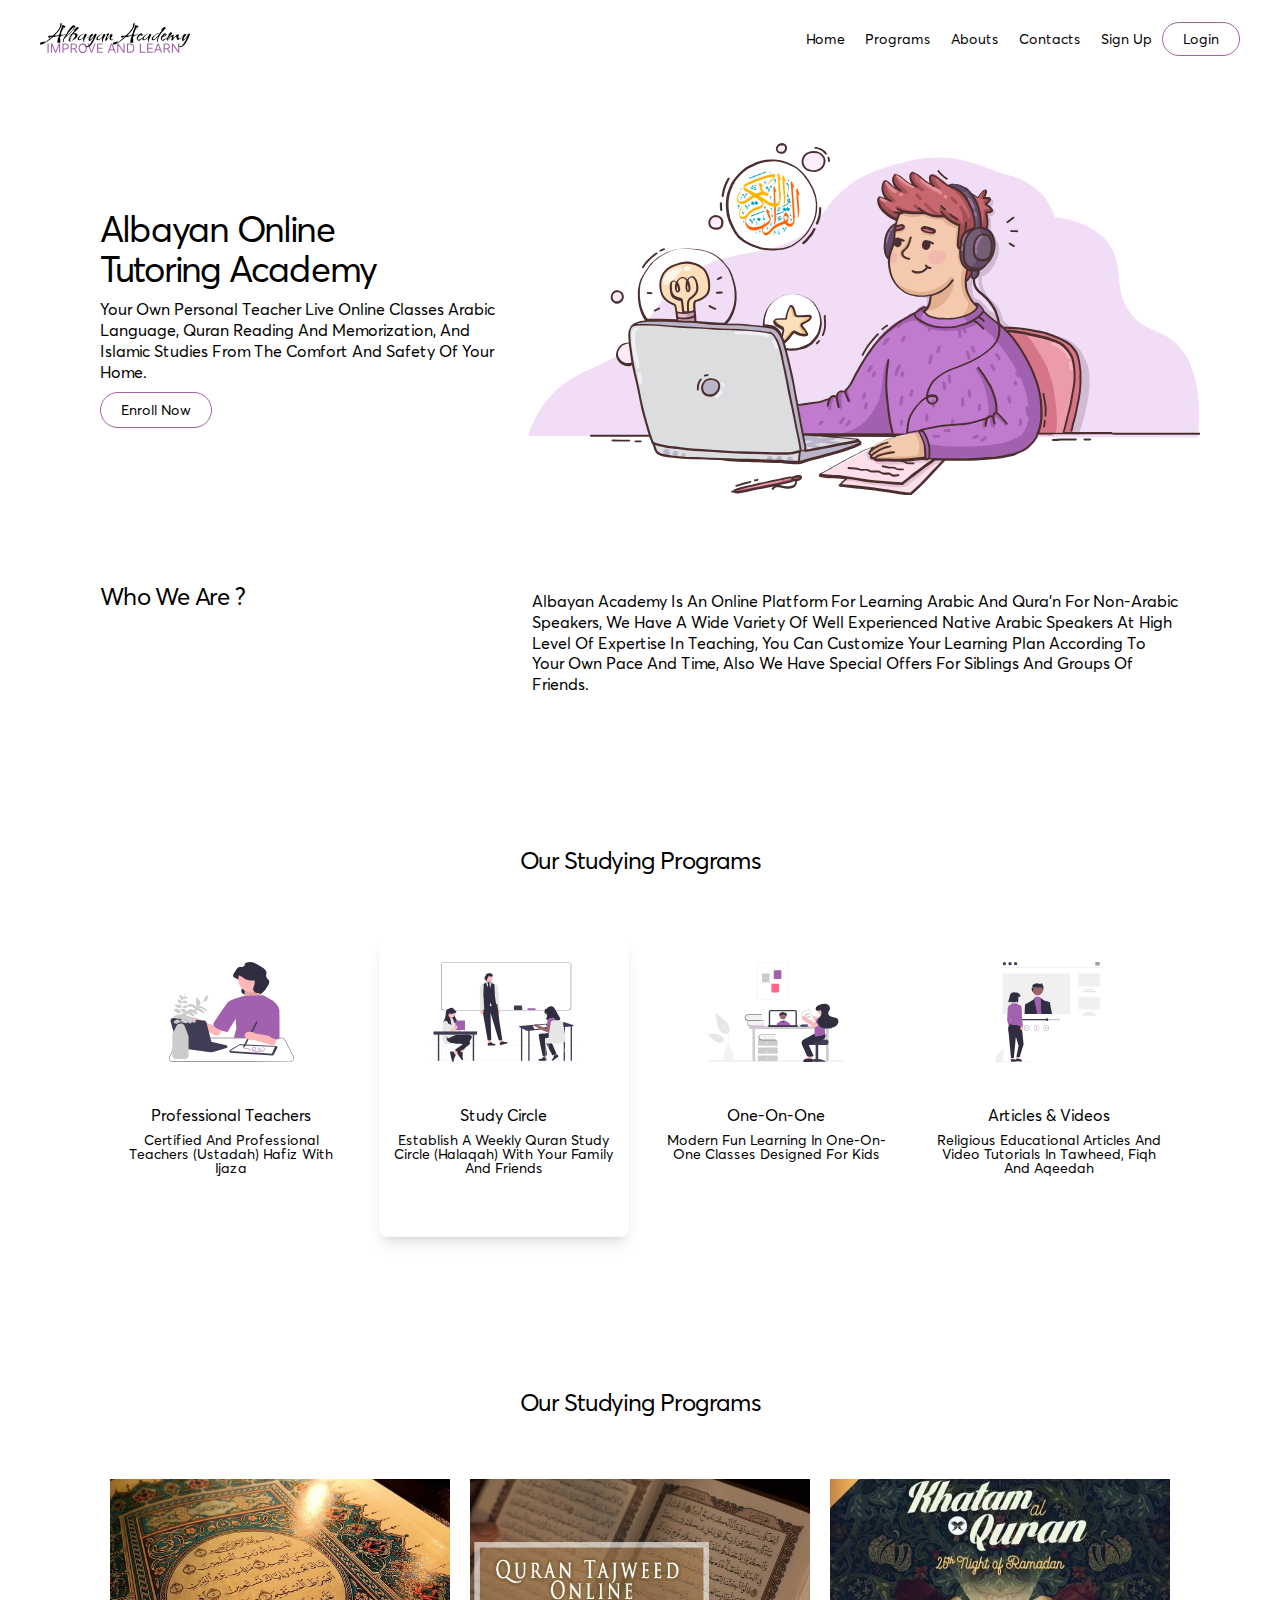
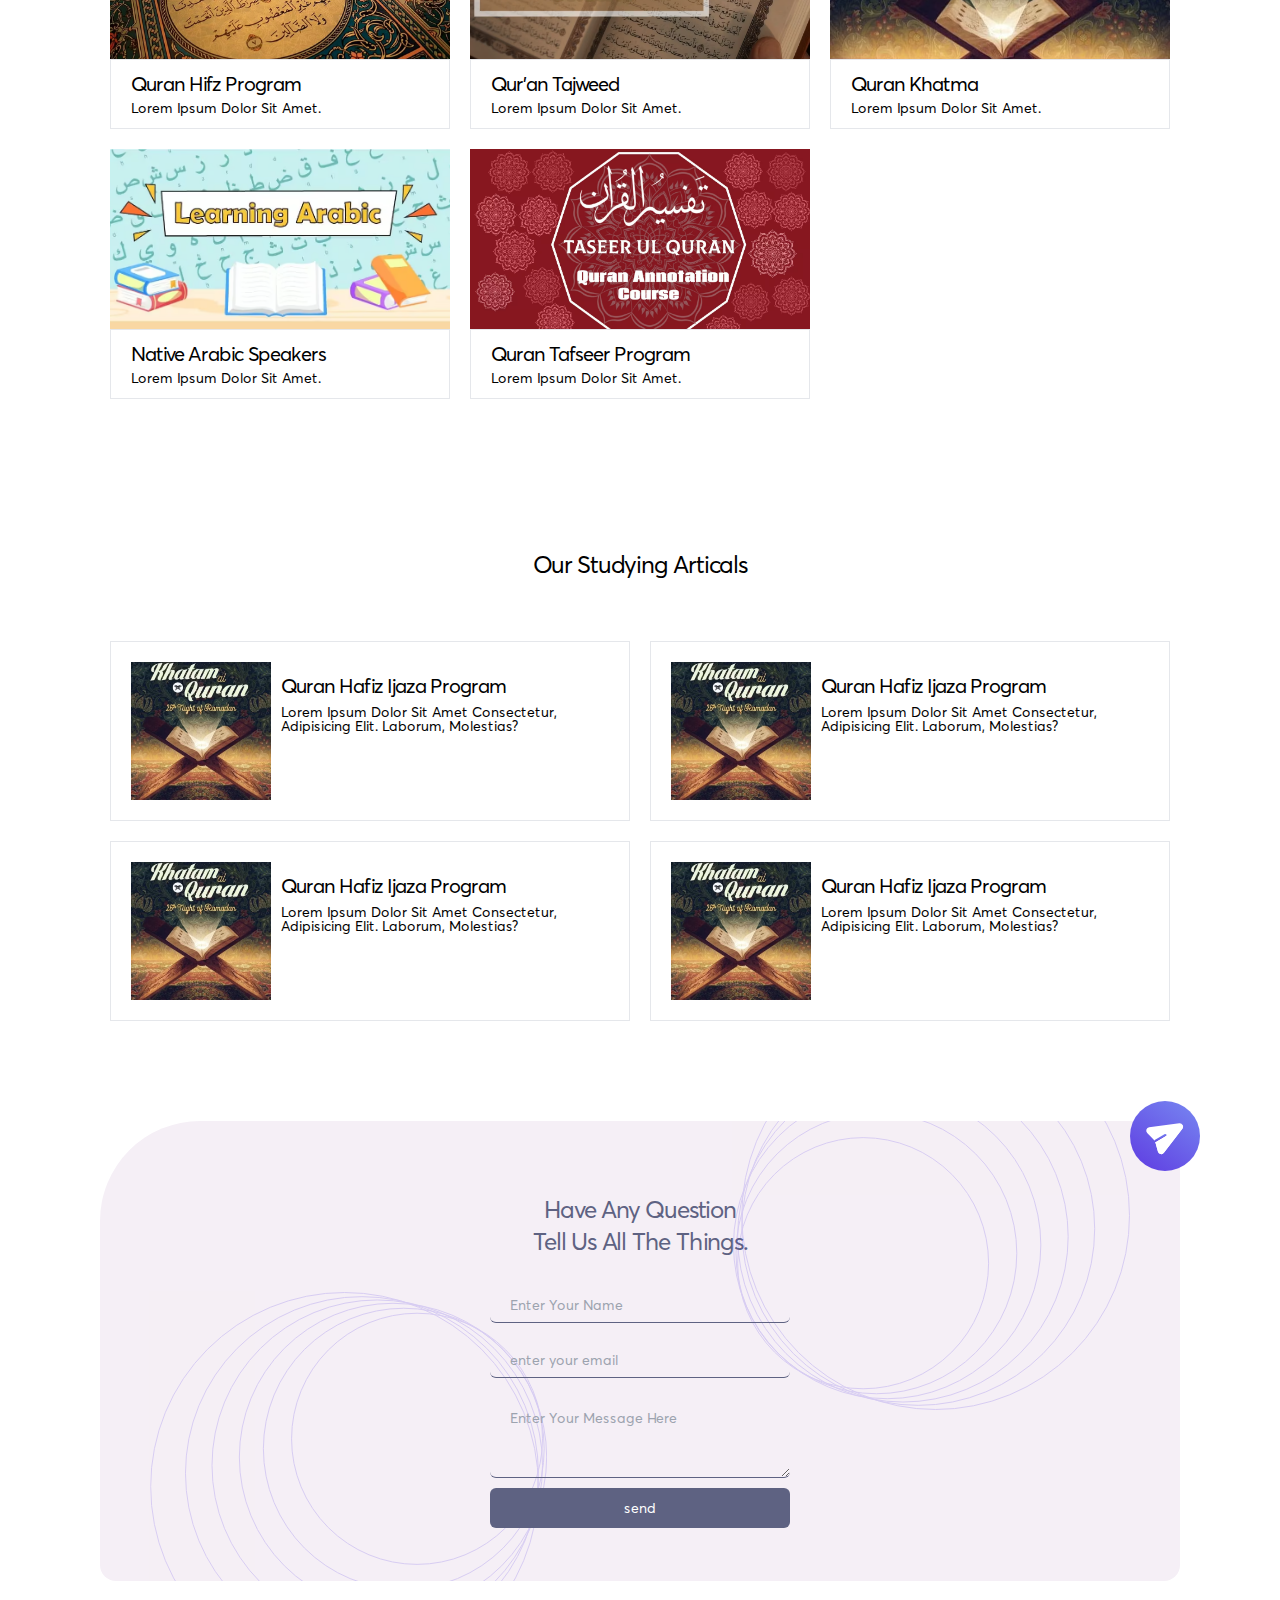
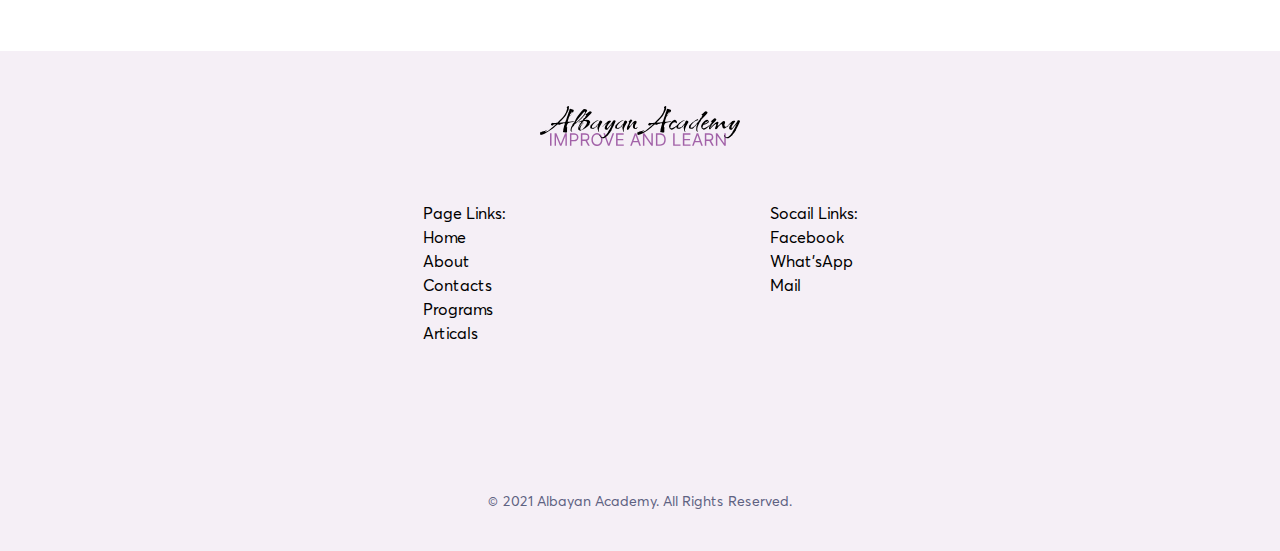
==== commit 4472904c: "Home Page Done" ====
--- a/public/pages/index.html
+++ b/public/pages/index.html
@@ -12,7 +12,7 @@
     <!-- styles -->
     <title>Albayan Academy | Home</title>
   </head>
-  <body class="overflow-x-hidden h-[100000px]">
+  <body class="overflow-x-hidden">
     <!-- navbar -->
     <nav
       class="flex items-center justify-between px-[20px] xl:px-[40px] 2xl:px-[100px] max-h-[8.5vh] h-[8.5vh] w-full overflow-hidden"
@@ -33,42 +33,42 @@
       >
         <li class="inline-block">
           <a
-            class="font-AvertaCY px-[10px] leading-8 text-xl md:text-sm md:leading-normal"
+            class="px-[10px] leading-8 text-xl md:text-sm md:leading-normal"
             href=" "
             >Home</a
           >
         </li>
         <li class="inline-block">
           <a
-            class="font-AvertaCY px-[10px] leading-8 text-xl md:text-sm md:leading-normal"
+            class="px-[10px] leading-8 text-xl md:text-sm md:leading-normal"
             href="./programs./html"
             >Programs</a
           >
         </li>
         <li class="inline-block">
           <a
-            class="font-AvertaCY px-[10px] leading-8 text-xl md:text-sm md:leading-normal"
+            class="px-[10px] leading-8 text-xl md:text-sm md:leading-normal"
             href="./about.html"
             >Abouts</a
           >
         </li>
         <li class="inline-block">
           <a
-            class="font-AvertaCY px-[10px] leading-8 text-xl md:text-sm md:leading-normal"
+            class="px-[10px] leading-8 text-xl md:text-sm md:leading-normal"
             href="./contacts.html"
             >Contacts</a
           >
         </li>
         <li class="inline-block">
           <a
-            class="font-AvertaCY px-[10px] leading-8 text-xl md:text-sm md:leading-normal"
+            class="px-[10px] leading-8 text-xl md:text-sm md:leading-normal"
             href="./createAccount.html"
             >Sign up</a
           >
         </li>
         <li class="mt-4 md:mt-0">
           <a
-            class="font-AvertaCY py-[7px] px-[20px] text-xl md:text-sm border border-[var(--accent-color)] hover:text-white hover:bg-[var(--accent-color)] rounded-full transition"
+            class="py-[7px] px-[20px] text-xl md:text-sm border border-[var(--accent-color)] hover:text-white hover:bg-[var(--accent-color)] rounded-full transition"
             href="./login.html"
             >Login</a
           >
@@ -95,14 +95,12 @@
         <div
           class="text flex items-start justify-center flex-col min-h-fit w-full py-[20px] md:p-[20px] md:w-[40%]"
         >
-          <h1
-            class="font-AvertaCY text-[6vw] leading-none md:text-3xl xl:text-4xl"
-          >
+          <h1 class="text-[6vw] leading-none md:text-3xl xl:text-4xl">
             Albayan Online <br />
             Tutoring Academy
           </h1>
           <p
-            class="font-AvertaCY py-[3vw] text-sm leading-[130%] md:text-md md:py-[10px] xl:text-[16px]"
+            class="py-[3vw] text-sm leading-[130%] md:text-md md:py-[10px] xl:text-[16px]"
           >
             Your Own Personal Teacher Live Online Classes Arabic Language, Quran
             Reading And Memorization, And Islamic Studies From The Comfort And
@@ -110,7 +108,7 @@
           </p>
           <a
             href="#"
-            class="font-AvertaCY border border-[var(--accent-color)] py-[10px] px-[20px] text-[14px] rounded-full hover:text-white hover:bg-[var(--accent-color)] transition md:py-[10px] md:px-[20px] md:text-md"
+            class="border border-[var(--accent-color)] py-[10px] px-[20px] text-[14px] rounded-full hover:text-white hover:bg-[var(--accent-color)] transition md:py-[10px] md:px-[20px] md:text-md"
             >Enroll Now</a
           >
         </div>
@@ -120,13 +118,11 @@
       <div
         class="section2 mt-[50px] h-fit w-full flex flex-wrap py-[20px] md:p-[20px] lg:grid lg:grid-cols-[40%,1fr]"
       >
-        <h2
-          class="font-AvertaCY text-[4.5vw] leading-none md:text-xl xl:text-2xl"
-        >
+        <h2 class="text-[4.5vw] leading-none md:text-xl xl:text-2xl">
           Who we are ?
         </h2>
         <p
-          class="font-AvertaCY py-[3vw] text-sm leading-[130%] md:text-md md:py-[10px] xl:text-[16px]"
+          class="py-[3vw] text-sm leading-[130%] md:text-md md:py-[10px] xl:text-[16px]"
         >
           Albayan academy is an online platform for learning Arabic and Qura'n
           for non-Arabic speakers, We have a wide variety of well experienced
@@ -137,77 +133,82 @@
       </div>
       <!-- section2 -->
 
-      <!-- <div
-        class="section4 border border-black mt-[50px] h-fit w-full grid flex-wrap py-[20px] md:p-[20px]"
+      <div
+        class="section3ag mt-[50px] h-fit w-full grid py-[20px] mx-[auto] sm:w-[540px] md:p-[20px] md:w-[600px] lg:w-[845px] xl:w-full"
       >
         <h2
-          class="font-AvertaCY border border-black text-[4.5vw] leading-none md:text-xl xl:text-2xl py-[50px] text-center w-full"
+          class="text-[4.5vw] leading-none md:text-xl xl:text-2xl py-[50px] text-center w-full"
         >
           Our studying Programs
         </h2>
         <div
-          class="content grid grid-cols-[1fr] sm:grid-cols-[1fr,1fr] lg:grid-cols-[1fr,1fr,1fr] border border-red-200"
-        >
-          <div class="card h-[300px] w-[250px] mx-[auto] my-[10px] cursor-pointer">
-          </div>
-          <div class="card h-[300px] w-[250px] mx-[auto] my-[10px] cursor-pointer">
-          </div>
-          <div class="card h-[300px] w-[250px] mx-[auto] my-[10px] cursor-pointer">
-          </div>
-          <div class="card h-[300px] w-[250px] mx-[auto] my-[10px] cursor-pointer">
-          </div>
-        </div>
-      </div> -->
-      <div
-        class="section3 mt-[50px] h-fit w-full grid flex-wrap py-[20px] md:p-[20px]"
-      >
-        <h2
-          class="font-AvertaCY text-[4.5vw] leading-none md:text-xl xl:text-2xl py-[50px] text-center w-full"
-        >
-          Our study and teaching advantages
-        </h2>
-        <div class="content h-fit w-full py-[3vw] md:py-[10px]">
-          <div class="card">
-            <div class="image">
-              <img src="../images/teachers.svg" alt="advantages" />
-            </div>
-            <div class="font-AvertaCY text">
-              <p class="font-AvertaCY">Professional Teachers</p>
-              <p class="font-AvertaCY">
+          class="content grid grid-cols-[1fr] sm:grid-cols-[1fr,1fr] gap-[10px] lg:grid-cols-[1fr,1fr,1fr] xl:grid-cols-[1fr,1fr,1fr,1fr]"
+        >
+          <div
+            class="card h-[300px] w-[250px] mx-[auto] my-[10px] cursor-pointer rounded-lg"
+          >
+            <div class="image h-[150px] flex items-center justify-center">
+              <img class="h-[100px]" src="../images/teachers.svg" alt="" />
+            </div>
+            <div class="p-[10px] items-center text-center">
+              <p class="text-md text-center py-[10px] w-full">
+                Professional Teachers
+              </p>
+              <p class="text-sm leading-none">
                 Certified and Professional teachers (Ustadah) Hafiz with Ijaza
               </p>
             </div>
           </div>
-          <div class="card">
-            <div class="image">
-              <img src="../images/study-circle.svg" alt="advantages" />
-            </div>
-            <div class="font-AvertaCY text">
-              <p class="font-AvertaCY">Study Circle</p>
-              <p class="font-AvertaCY">
+          <div
+            class="card h-[300px] w-[250px] mx-[auto] my-[10px] cursor-pointer rounded-lg shadow-lg"
+          >
+            <div class="image h-[150px] flex items-center justify-center">
+              <img
+                class="h-[100px]"
+                src="../images/study-circle.svg"
+                alt="advantages"
+              />
+            </div>
+            <div class="p-[10px] items-center text-center">
+              <p class="text-md text-center py-[10px] w-full">Study Circle</p>
+              <p class="text-sm leading-none">
                 Establish a weekly Quran study circle (Halaqah) with your family
                 and friends
               </p>
             </div>
           </div>
-          <div class="card">
-            <div class="image">
-              <img src="../images/one-on-one.svg" alt="advantages" />
-            </div>
-            <div class="font-AvertaCY text">
-              <p class="font-AvertaCY">One-on-One</p>
-              <p class="font-AvertaCY">
+          <div
+            class="card h-[300px] w-[250px] mx-[auto] my-[10px] cursor-pointer rounded-lg"
+          >
+            <div class="image h-[150px] flex items-center justify-center">
+              <img
+                class="h-[100px]"
+                src="../images/one-on-one.svg"
+                alt="advantages"
+              />
+            </div>
+            <div class="p-[10px] items-center text-center">
+              <p class="text-md text-center py-[10px] w-full">One-on-One</p>
+              <p class="text-sm leading-none">
                 Modern fun learning in One-on-One classes designed for kids
               </p>
             </div>
           </div>
-          <div class="card">
-            <div class="image">
-              <img src="../images/tutorials.svg" alt="advantages" />
-            </div>
-            <div class="font-AvertaCY text">
-              <p class="font-AvertaCY">Articles & Videos</p>
-              <p class="font-AvertaCY">
+          <div
+            class="card h-[300px] w-[250px] mx-[auto] my-[10px] cursor-pointer rounded-lg"
+          >
+            <div class="image h-[150px] flex items-center justify-center">
+              <img
+                class="h-[100px]"
+                src="../images/tutorials.svg"
+                alt="advantages"
+              />
+            </div>
+            <div class="p-[10px] items-center text-center">
+              <p class="text-md text-center py-[10px] w-full">
+                Articles & Videos
+              </p>
+              <p class="text-sm leading-none">
                 Religious educational articles and video tutorials in Tawheed,
                 Fiqh and Aqeedah
               </p>
@@ -215,13 +216,14 @@
           </div>
         </div>
       </div>
+
       <!-- section3 -->
 
       <div
         class="section4 mt-[50px] h-fit w-full grid flex-wrap py-[20px] md:p-[20px]"
       >
         <h2
-          class="font-AvertaCY text-[4.5vw] leading-none md:text-xl xl:text-2xl py-[50px] text-center w-full"
+          class="text-[4.5vw] leading-none md:text-xl xl:text-2xl py-[50px] text-center w-full"
         >
           Our studying Programs
         </h2>
@@ -239,10 +241,8 @@
             <div
               class="text h-[70px] w-full py-[2px] px-[20px] flex items-start justify-center flex-col border"
             >
-              <h3 class="font-AvertaCY text-md lg:text-xl">
-                Quran Hifz Program
-              </h3>
-              <p class="font-AvertaCY text-sm">Lorem ipsum dolor sit amet.</p>
+              <h3 class="text-md lg:text-xl">Quran Hifz Program</h3>
+              <p class="text-sm">Lorem ipsum dolor sit amet.</p>
             </div>
           </div>
           <div class="card h-[250px] m-[10px] cursor-pointer">
@@ -251,28 +251,28 @@
                 class="h-[180px] w-full object-cover object-top"
                 src="../images/tajweed.avif"
                 alt="programs images"
-                />
-              </div>
-              <div
+              />
+            </div>
+            <div
               class="text h-[70px] w-full py-[2px] px-[20px] flex items-start justify-center flex-col border"
-              >
-              <h3 class="font-AvertaCY text-md lg:text-xl">Qur'an Tajweed</h3>
-              <p class="font-AvertaCY text-sm">Lorem ipsum dolor sit amet.</p>
+            >
+              <h3 class="text-md lg:text-xl">Qur'an Tajweed</h3>
+              <p class="text-sm">Lorem ipsum dolor sit amet.</p>
             </div>
           </div>
           <div class="card h-[250px] m-[10px] cursor-pointer">
             <div class="image h-[180px] w-full">
               <img
-              class="h-[180px] w-full object-cover object-top"
-              src="../images/khatma.avif"
+                class="h-[180px] w-full object-cover object-top"
+                src="../images/khatma.avif"
                 alt="programs images"
               />
             </div>
             <div
               class="text h-[70px] w-full py-[2px] px-[20px] flex items-start justify-center flex-col border"
             >
-              <h3 class="font-AvertaCY text-md lg:text-xl">Quran Khatma</h3>
-              <p class="font-AvertaCY text-sm">Lorem ipsum dolor sit amet.</p>
+              <h3 class="text-md lg:text-xl">Quran Khatma</h3>
+              <p class="text-sm">Lorem ipsum dolor sit amet.</p>
             </div>
           </div>
           <div class="card h-[250px] m-[10px] cursor-pointer">
@@ -286,10 +286,8 @@
             <div
               class="text h-[70px] w-full py-[2px] px-[20px] flex items-start justify-center flex-col border"
             >
-              <h3 class="font-AvertaCY text-md lg:text-xl">
-                Native Arabic Speakers
-              </h3>
-              <p class="font-AvertaCY text-sm">Lorem ipsum dolor sit amet.</p>
+              <h3 class="text-md lg:text-xl">Native Arabic Speakers</h3>
+              <p class="text-sm">Lorem ipsum dolor sit amet.</p>
             </div>
           </div>
           <div class="card h-[250px] m-[10px] cursor-pointer">
@@ -303,10 +301,8 @@
             <div
               class="text h-[70px] w-full py-[2px] px-[20px] flex items-start justify-center flex-col border"
             >
-              <h3 class="font-AvertaCY text-md lg:text-xl">
-                Quran tafseer Program
-              </h3>
-              <p class="font-AvertaCY text-sm">Lorem ipsum dolor sit amet.</p>
+              <h3 class="text-md lg:text-xl">Quran tafseer Program</h3>
+              <p class="text-sm">Lorem ipsum dolor sit amet.</p>
             </div>
           </div>
         </div>
@@ -314,16 +310,16 @@
       <!-- section4 -->
 
       <div
-        class="section4 mt-[50px] h-fit w-full grid flex-wrap py-[20px] md:p-[20px]"
+        class="section5 mt-[50px] h-fit w-full grid flex-wrap py-[20px] md:p-[20px]"
       >
         <h2
-          class="font-AvertaCY text-[4.5vw] leading-none md:text-xl xl:text-2xl py-[50px] text-center w-full"
+          class="text-[4.5vw] leading-none md:text-xl xl:text-2xl py-[50px] text-center w-full"
         >
           Our studying Articals
         </h2>
         <div class="content grid grid-cols-[1fr] lg:grid-cols-[1fr,1fr]">
           <div
-            class="card border min-h-[250px] m-[10px] sm:grid sm:grid-cols-[140px,1fr] sm:min-h-[180px] sm:p-[20px] cursor-pointer"
+            class="card border min-h-[260px] m-[10px] sm:grid sm:grid-cols-[140px,1fr] sm:min-h-[180px] sm:p-[20px] cursor-pointer"
           >
             <div class="image h-[180px] sm:h-full w-full">
               <img
@@ -335,17 +331,15 @@
             <div
               class="text min-h-[70px] w-full py-[2px] px-[10px] flex items-start justify-center flex-col sm:justify-start sm:py-[10px]"
             >
-              <h3 class="font-AvertaCY text-md lg:text-xl">
-                Quran Hafiz Ijaza Program
-              </h3>
-              <p class="font-AvertaCY text-sm">
+              <h3 class="text-md lg:text-xl leading-none pb-[5px]">Quran Hafiz Ijaza Program</h3>
+              <p class="text-sm leading-none">
                 Lorem ipsum dolor sit amet consectetur, adipisicing elit.
                 Laborum, molestias?
               </p>
             </div>
           </div>
           <div
-            class="card border min-h-[250px] m-[10px] sm:grid sm:grid-cols-[140px,1fr] sm:min-h-[180px] sm:p-[20px] cursor-pointer"
+            class="card border min-h-[260px] m-[10px] sm:grid sm:grid-cols-[140px,1fr] sm:min-h-[180px] sm:p-[20px] cursor-pointer"
           >
             <div class="image h-[180px] sm:h-full w-full">
               <img
@@ -357,17 +351,15 @@
             <div
               class="text min-h-[70px] w-full py-[2px] px-[10px] flex items-start justify-center flex-col sm:justify-start sm:py-[10px]"
             >
-              <h3 class="font-AvertaCY text-md lg:text-xl">
-                Quran Hafiz Ijaza Program
-              </h3>
-              <p class="font-AvertaCY text-sm">
+              <h3 class="text-md lg:text-xl leading-none pb-[5px]">Quran Hafiz Ijaza Program</h3>
+              <p class="text-sm leading-none">
                 Lorem ipsum dolor sit amet consectetur, adipisicing elit.
                 Laborum, molestias?
               </p>
             </div>
           </div>
           <div
-            class="card border min-h-[250px] m-[10px] sm:grid sm:grid-cols-[140px,1fr] sm:min-h-[180px] sm:p-[20px] cursor-pointer"
+            class="card border min-h-[260px] m-[10px] sm:grid sm:grid-cols-[140px,1fr] sm:min-h-[180px] sm:p-[20px] cursor-pointer"
           >
             <div class="image h-[180px] sm:h-full w-full">
               <img
@@ -379,17 +371,15 @@
             <div
               class="text min-h-[70px] w-full py-[2px] px-[10px] flex items-start justify-center flex-col sm:justify-start sm:py-[10px]"
             >
-              <h3 class="font-AvertaCY text-md lg:text-xl">
-                Quran Hafiz Ijaza Program
-              </h3>
-              <p class="font-AvertaCY text-sm">
+              <h3 class="text-md lg:text-xl leading-none pb-[5px]">Quran Hafiz Ijaza Program</h3>
+              <p class="text-sm leading-none">
                 Lorem ipsum dolor sit amet consectetur, adipisicing elit.
                 Laborum, molestias?
               </p>
             </div>
           </div>
           <div
-            class="card border min-h-[250px] m-[10px] sm:grid sm:grid-cols-[140px,1fr] sm:min-h-[180px] sm:p-[20px] cursor-pointer"
+            class="card border min-h-[260px] m-[10px] sm:grid sm:grid-cols-[140px,1fr] sm:min-h-[180px] sm:p-[20px] cursor-pointer"
           >
             <div class="image h-[180px] sm:h-full w-full">
               <img
@@ -401,10 +391,8 @@
             <div
               class="text min-h-[70px] w-full py-[2px] px-[10px] flex items-start justify-center flex-col sm:justify-start sm:py-[10px]"
             >
-              <h3 class="font-AvertaCY text-md lg:text-xl">
-                Quran Hafiz Ijaza Program
-              </h3>
-              <p class="font-AvertaCY text-sm">
+              <h3 class="text-md lg:text-xl leading-none pb-[5px]">Quran Hafiz Ijaza Program</h3>
+              <p class="text-sm leading-none">
                 Lorem ipsum dolor sit amet consectetur, adipisicing elit.
                 Laborum, molestias?
               </p>
@@ -412,8 +400,88 @@
           </div>
         </div>
       </div>
-      <!-- section4 -->
+      <!-- section5 -->
+
+      <!-- section6 -->
+      <div
+        class="section6 my-[50px] h-[400px] sm:h-[500px] w-full py-[20px] sm:p-[20px] relative"
+      >
+        <img
+          class="absolute top-0 -right-[30px] sm:right-0 z-10"
+          src="../images/send.svg"
+          alt="icon"
+        />
+        <div
+          class="content h-full w-full bg-[#f5eff6] rounded-2xl rounded-tl-[100px] flex items-center justify-center flex-col overflow-hidden"
+        >
+          <h4
+            class="text-[#5e6282] text-[4.5vw] md:text-xl xl:text-2xl py-[20px] leading-none text-center"
+          >
+            Have any question <br />
+            tell us all the things.
+          </h4>
+          <form
+            class="flex items-center justify-center flex-col px-[20px] sm:px-0 w-full sm:w-[300px] z-10"
+          >
+            <input
+              class="h-[35px] text-sm capitalize w-full bg-transparent border-0 border-[#5e6282] my-[10px] px-[20px] outline-none border-b-[1px] rounded-md border-b-[#5e6282]"
+              type="text"
+              id="userName"
+              placeholder="Enter your name"
+              autocomplete="on"
+            />
+            <input
+              class="h-[35px] text-sm lowercase w-full bg-transparent border-0 border-[#5e6282] my-[10px] px-[20px] outline-none border-b-[1px] rounded-md border-b-[#5e6282]"
+              type="email"
+              id="userEmail"
+              placeholder="Enter your email"
+              autocomplete="on"
+            />
+            <textarea
+              class="h-[80px] text-sm capitalize w-full bg-transparent border-0 border-[#5e6282] my-[10px] px-[20px] py-[10px] outline-none border-b-[1px] rounded-md border-b-[#5e6282]"
+              id="userMessage"
+              placeholder="Enter your message here"
+            ></textarea>
+            <button
+              class="cursor-pointer bg-[#5e6282] w-full h-[40px] rounded-md text-white text-sm"
+              value="submit"
+            >
+              send
+            </button>
+          </form>
+        </div>
+      </div>
     </div>
+    <!-- sec 6 -->
+
+    <footer class="footer w-full h-[500px] bg-[#f5eff6]">
+      <div
+        class="image h-[150px] flex items-center justify-center w-[200px] mx-[auto]"
+      >
+        <img src="../images/logo.svg" alt="logo" />
+      </div>
+      <div class="content h-[250px] flex">
+        <ul>
+          <li>Page links:</li>
+          <li>Home</li>
+          <li>About</li>
+          <li>contacts</li>
+          <li>programs</li>
+          <li>Articals</li>
+        </ul>
+        <ul>
+          <li>socail links:</li>
+          <li>facebook</li>
+          <li>What'sApp</li>
+          <li>Mail</li>
+        </ul>
+      </div>
+      <p
+        class="text-[#5e6282] text-sm h-[100px] w-full flex items-center justify-center"
+      >
+        &copy; 2021 Albayan Academy. All rights reserved.
+      </p>
+    </footer>
     <!-- container -->
 
     <!-- script -->
--- a/public/styles/style.css
+++ b/public/styles/style.css
@@ -1,12 +1,8 @@
-@import url("https://db.onlinewebfonts.com/c/f036e81e6040acc6b43aabc036862d21?family=Averta");
-
-/* @font-face {
-  font-family: "Averta CY";
-  src: url("../public/fonts/AvertaRegular.ttf");
-  font-weight: normal;
-  font-style: normal;
-  font-display: swap;
-} */
+@font-face{
+  font-family: "AvertaCY";
+
+  src: url(../fonts/AvertaRegular.ttf)
+}
 
 *, ::before, ::after{
   --tw-border-spacing-x: 0;
@@ -59,7 +55,7 @@
   --tw-contain-size:  ;
   --tw-contain-layout:  ;
   --tw-contain-paint:  ;
-  --tw-contain-style:  ;
+  --tw-contain-style:  
 }
 
 ::backdrop{
@@ -113,10 +109,12 @@
   --tw-contain-size:  ;
   --tw-contain-layout:  ;
   --tw-contain-paint:  ;
-  --tw-contain-style:  ;
-}
-
-/* ! tailwindcss v3.4.17 | MIT License | https://tailwindcss.com */
+  --tw-contain-style:  
+}
+
+/*
+! tailwindcss v3.4.17 | MIT License | https://tailwindcss.com
+*/
 
 /*
 1. Prevent padding and border from affecting element width. (https://github.com/mozdevs/cssremedy/issues/4)
@@ -567,473 +565,491 @@
   margin-right: auto;
   margin-left: auto;
   padding-right: 20px;
-  padding-left: 20px;
+  padding-left: 20px
 }
 
 @media (min-width: 100%){
   .container{
-    max-width: 100%;
+    max-width: 100%
   }
 }
 
 @media (min-width: 640px){
   .container{
-    max-width: 640px;
+    max-width: 640px
   }
 }
 
 @media (min-width: 768px){
   .container{
-    max-width: 768px;
+    max-width: 768px
   }
 }
 
 @media (min-width: 1024px){
   .container{
-    max-width: 1024px;
+    max-width: 1024px
   }
 }
 
 @media (min-width: 1200px){
   .container{
-    max-width: 1200px;
+    max-width: 1200px
   }
 }
 
 @media (min-width: 1300px){
   .container{
-    max-width: 1300px;
+    max-width: 1300px
   }
 }
 
 .fixed{
-  position: fixed;
+  position: fixed
 }
 
 .absolute{
-  position: absolute;
+  position: absolute
 }
 
 .relative{
-  position: relative;
+  position: relative
+}
+
+.-right-\[30px\]{
+  right: -30px
 }
 
 .left-0{
-  left: 0px;
+  left: 0px
 }
 
 .right-\[-100\%\]{
-  right: -100%;
+  right: -100%
 }
 
 .top-0{
-  top: 0px;
+  top: 0px
+}
+
+.z-10{
+  z-index: 10
 }
 
 .m-\[10px\]{
-  margin: 10px;
+  margin: 10px
+}
+
+.mx-\[auto\]{
+  margin-left: auto;
+  margin-right: auto
 }
 
 .my-4{
   margin-top: 1rem;
-  margin-bottom: 1rem;
+  margin-bottom: 1rem
 }
 
 .my-\[10px\]{
   margin-top: 10px;
-  margin-bottom: 10px;
-}
-
-.mx-\[\]{
-  margin-left: ;
-  margin-right: ;
-}
-
-.mx-auto{
-  margin-left: auto;
-  margin-right: auto;
-}
-
-.mx-\[auto\]{
-  margin-left: auto;
-  margin-right: auto;
+  margin-bottom: 10px
+}
+
+.my-\[50px\]{
+  margin-top: 50px;
+  margin-bottom: 50px
 }
 
 .mt-4{
-  margin-top: 1rem;
+  margin-top: 1rem
 }
 
 .mt-\[50px\]{
-  margin-top: 50px;
+  margin-top: 50px
 }
 
 .inline-block{
-  display: inline-block;
+  display: inline-block
 }
 
 .flex{
-  display: flex;
+  display: flex
 }
 
 .grid{
-  display: grid;
-}
-
-.h-\[100000px\]{
-  height: 100000px;
+  display: grid
+}
+
+.h-\[100px\]{
+  height: 100px
+}
+
+.h-\[150px\]{
+  height: 150px
 }
 
 .h-\[180px\]{
-  height: 180px;
+  height: 180px
 }
 
 .h-\[250px\]{
-  height: 250px;
+  height: 250px
 }
 
 .h-\[25px\]{
-  height: 25px;
+  height: 25px
+}
+
+.h-\[300px\]{
+  height: 300px
+}
+
+.h-\[35px\]{
+  height: 35px
+}
+
+.h-\[400px\]{
+  height: 400px
+}
+
+.h-\[40px\]{
+  height: 40px
+}
+
+.h-\[500px\]{
+  height: 500px
+}
+
+.h-\[70px\]{
+  height: 70px
 }
 
 .h-\[8\.5vh\]{
-  height: 8.5vh;
+  height: 8.5vh
+}
+
+.h-\[80px\]{
+  height: 80px
 }
 
 .h-\[fit\]{
-  height: fit;
+  height: fit
 }
 
 .h-fit{
   height: -moz-fit-content;
-  height: fit-content;
+  height: fit-content
+}
+
+.h-full{
+  height: 100%
 }
 
 .h-screen{
-  height: 100vh;
-}
-
-.h-\[\]{
-  height: ;
-}
-
-.h-\[70px\]{
-  height: 70px;
-}
-
-.h-\[350px\]{
-  height: 350px;
-}
-
-.h-\[300px\]{
-  height: 300px;
-}
-
-.h-full{
-  height: 100%;
-}
-
-.h-\[220px\]{
-  height: 220px;
+  height: 100vh
 }
 
 .max-h-\[8\.5vh\]{
-  max-height: 8.5vh;
+  max-height: 8.5vh
 }
 
 .max-h-fit{
   max-height: -moz-fit-content;
-  max-height: fit-content;
+  max-height: fit-content
+}
+
+.min-h-\[250px\]{
+  min-height: 250px
+}
+
+.min-h-\[70px\]{
+  min-height: 70px
 }
 
 .min-h-\[calc\(100vh-8\.5vh\)\]{
-  min-height: calc(100vh - 8.5vh);
+  min-height: calc(100vh - 8.5vh)
 }
 
 .min-h-fit{
   min-height: -moz-fit-content;
-  min-height: fit-content;
-}
-
-.min-h-\[250px\]{
-  min-height: 250px;
-}
-
-.min-h-\[70px\]{
-  min-height: 70px;
+  min-height: fit-content
+}
+
+.min-h-\[260px\]{
+  min-height: 260px
+}
+
+.min-h-\[270px\]{
+  min-height: 270px
 }
 
 .w-\[120px\]{
-  width: 120px;
+  width: 120px
+}
+
+.w-\[200px\]{
+  width: 200px
+}
+
+.w-\[250px\]{
+  width: 250px
 }
 
 .w-\[25px\]{
-  width: 25px;
+  width: 25px
 }
 
 .w-full{
-  width: 100%;
-}
-
-.w-\[\]{
-  width: ;
-}
-
-.w-\[2\]{
-  width: 2;
-}
-
-.w-\[200px\]{
-  width: 200px;
-}
-
-.w-\[250px\]{
-  width: 250px;
+  width: 100%
 }
 
 .cursor-pointer{
-  cursor: pointer;
-}
-
-.cursor-auto{
-  cursor: auto;
+  cursor: pointer
 }
 
 .select-none{
   -webkit-user-select: none;
      -moz-user-select: none;
-          user-select: none;
+          user-select: none
 }
 
 .grid-cols-\[1fr\]{
-  grid-template-columns: 1fr;
-}
-
-.grid-cols-\[\]{
-  grid-template-columns: ;
-}
-
-.grid-cols-\[140px\]{
-  grid-template-columns: 140px;
-}
-
-.grid-cols-\[140px\2c 1fr\]{
-  grid-template-columns: 140px 1fr;
-}
-
-.grid-cols-\[160px\2c 1fr\]{
-  grid-template-columns: 160px 1fr;
-}
-
-.grid-cols-\[1601fr\]{
-  grid-template-columns: 1601fr;
+  grid-template-columns: 1fr
 }
 
 .flex-col{
-  flex-direction: column;
+  flex-direction: column
 }
 
 .flex-wrap{
-  flex-wrap: wrap;
+  flex-wrap: wrap
 }
 
 .items-start{
-  align-items: flex-start;
+  align-items: flex-start
 }
 
 .items-center{
-  align-items: center;
+  align-items: center
 }
 
 .justify-center{
-  justify-content: center;
+  justify-content: center
 }
 
 .justify-between{
-  justify-content: space-between;
+  justify-content: space-between
+}
+
+.gap-\[10px\]{
+  gap: 10px
 }
 
 .overflow-hidden{
-  overflow: hidden;
+  overflow: hidden
 }
 
 .overflow-x-hidden{
-  overflow-x: hidden;
+  overflow-x: hidden
+}
+
+.rounded-2xl{
+  border-radius: 1rem
 }
 
 .rounded-full{
-  border-radius: 9999px;
+  border-radius: 9999px
+}
+
+.rounded-lg{
+  border-radius: 0.5rem
+}
+
+.rounded-md{
+  border-radius: 0.375rem
+}
+
+.rounded-tl-\[100px\]{
+  border-top-left-radius: 100px
 }
 
 .border{
-  border-width: 1px;
+  border-width: 1px
+}
+
+.border-0{
+  border-width: 0px
+}
+
+.border-b-\[1px\]{
+  border-bottom-width: 1px
+}
+
+.border-\[\#5e6282\]{
+  --tw-border-opacity: 1;
+  border-color: rgb(94 98 130 / var(--tw-border-opacity, 1))
 }
 
 .border-\[var\(--accent-color\)\]{
-  border-color: var(--accent-color);
-}
-
-.border-black{
+  border-color: var(--accent-color)
+}
+
+.border-b-\[\#5e6282\]{
   --tw-border-opacity: 1;
-  border-color: rgb(0 0 0 / var(--tw-border-opacity, 1));
-}
-
-.border-green-200{
-  --tw-border-opacity: 1;
-  border-color: rgb(187 247 208 / var(--tw-border-opacity, 1));
-}
-
-.border-red-200{
-  --tw-border-opacity: 1;
-  border-color: rgb(254 202 202 / var(--tw-border-opacity, 1));
-}
-
-.border-blue-200{
-  --tw-border-opacity: 1;
-  border-color: rgb(191 219 254 / var(--tw-border-opacity, 1));
-}
-
-.border-red-900{
-  --tw-border-opacity: 1;
-  border-color: rgb(127 29 29 / var(--tw-border-opacity, 1));
+  border-bottom-color: rgb(94 98 130 / var(--tw-border-opacity, 1))
+}
+
+.bg-\[\#5e6282\]{
+  --tw-bg-opacity: 1;
+  background-color: rgb(94 98 130 / var(--tw-bg-opacity, 1))
+}
+
+.bg-\[\#f5eff6\]{
+  --tw-bg-opacity: 1;
+  background-color: rgb(245 239 246 / var(--tw-bg-opacity, 1))
+}
+
+.bg-transparent{
+  background-color: transparent
 }
 
 .bg-white{
   --tw-bg-opacity: 1;
-  background-color: rgb(255 255 255 / var(--tw-bg-opacity, 1));
+  background-color: rgb(255 255 255 / var(--tw-bg-opacity, 1))
 }
 
 .object-cover{
   -o-object-fit: cover;
-     object-fit: cover;
-}
-
-.object-center{
-  -o-object-position: center;
-     object-position: center;
+     object-fit: cover
 }
 
 .object-top{
   -o-object-position: top;
-     object-position: top;
-}
-
-.p-\[20px\]{
-  padding: 20px;
+     object-position: top
 }
 
 .p-\[10px\]{
-  padding: 10px;
+  padding: 10px
 }
 
 .px-\[10px\]{
   padding-left: 10px;
-  padding-right: 10px;
+  padding-right: 10px
 }
 
 .px-\[20px\]{
   padding-left: 20px;
-  padding-right: 20px;
+  padding-right: 20px
 }
 
 .py-\[10px\]{
   padding-top: 10px;
-  padding-bottom: 10px;
+  padding-bottom: 10px
 }
 
 .py-\[20px\]{
   padding-top: 20px;
-  padding-bottom: 20px;
+  padding-bottom: 20px
+}
+
+.py-\[2px\]{
+  padding-top: 2px;
+  padding-bottom: 2px
 }
 
 .py-\[3vw\]{
   padding-top: 3vw;
-  padding-bottom: 3vw;
+  padding-bottom: 3vw
 }
 
 .py-\[50px\]{
   padding-top: 50px;
-  padding-bottom: 50px;
+  padding-bottom: 50px
 }
 
 .py-\[7px\]{
   padding-top: 7px;
-  padding-bottom: 7px;
-}
-
-.py-\[2px\]{
-  padding-top: 2px;
-  padding-bottom: 2px;
+  padding-bottom: 7px
+}
+
+.py-\[5px\]{
+  padding-top: 5px;
+  padding-bottom: 5px
 }
 
 .pl-\[20vw\]{
-  padding-left: 20vw;
-}
-
-.pb-\[20px\]{
-  padding-bottom: 20px;
-}
-
-.pb-4{
-  padding-bottom: 1rem;
-}
-
-.pb-\[10px\]{
-  padding-bottom: 10px;
-}
-
-.pb-\[\]{
-  padding-bottom: ;
-}
-
-.pb-\[3px\]{
-  padding-bottom: 3px;
+  padding-left: 20vw
+}
+
+.pb-\[5px\]{
+  padding-bottom: 5px
 }
 
 .text-center{
-  text-align: center;
-}
-
-.font-AvertaCY{
-  font-family: Averta;
+  text-align: center
 }
 
 .text-\[14px\]{
-  font-size: 14px;
+  font-size: 14px
 }
 
 .text-\[4\.5vw\]{
-  font-size: 4.5vw;
+  font-size: 4.5vw
 }
 
 .text-\[6vw\]{
-  font-size: 6vw;
+  font-size: 6vw
 }
 
 .text-sm{
   font-size: 0.875rem;
-  line-height: 1.25rem;
+  line-height: 1.25rem
 }
 
 .text-xl{
   font-size: 1.25rem;
-  line-height: 1.75rem;
-}
-
-.text-lg{
-  font-size: 1.125rem;
-  line-height: 1.75rem;
+  line-height: 1.75rem
+}
+
+.lowercase{
+  text-transform: lowercase
+}
+
+.capitalize{
+  text-transform: capitalize
 }
 
 .leading-8{
-  line-height: 2rem;
+  line-height: 2rem
 }
 
 .leading-\[130\%\]{
-  line-height: 130%;
+  line-height: 130%
 }
 
 .leading-none{
-  line-height: 1;
+  line-height: 1
+}
+
+.text-\[\#5e6282\]{
+  --tw-text-opacity: 1;
+  color: rgb(94 98 130 / var(--tw-text-opacity, 1))
+}
+
+.text-white{
+  --tw-text-opacity: 1;
+  color: rgb(255 255 255 / var(--tw-text-opacity, 1))
+}
+
+.shadow-lg{
+  --tw-shadow: 0 10px 15px -3px rgb(0 0 0 / 0.1), 0 4px 6px -4px rgb(0 0 0 / 0.1);
+  --tw-shadow-colored: 0 10px 15px -3px var(--tw-shadow-color), 0 4px 6px -4px var(--tw-shadow-color);
+  box-shadow: var(--tw-ring-offset-shadow, 0 0 #0000), var(--tw-ring-shadow, 0 0 #0000), var(--tw-shadow)
+}
+
+.outline-none{
+  outline: 2px solid transparent;
+  outline-offset: 2px
 }
 
 .transition{
@@ -1041,7 +1057,7 @@
   transition-property: color, background-color, border-color, text-decoration-color, fill, stroke, opacity, box-shadow, transform, filter, backdrop-filter;
   transition-property: color, background-color, border-color, text-decoration-color, fill, stroke, opacity, box-shadow, transform, filter, backdrop-filter, -webkit-backdrop-filter;
   transition-timing-function: cubic-bezier(0.4, 0, 0.2, 1);
-  transition-duration: 150ms;
+  transition-duration: 150ms
 }
 
 /* base */
@@ -1053,7 +1069,7 @@
   list-style: none;
   text-decoration: none;
   text-transform: capitalize;
-  font-family: "Averta CY";
+  font-family: "AvertaCY";
 }
 
 :root {
@@ -1125,6 +1141,39 @@
   transition: 1s right cubic-bezier(0.075, 0.82, 0.165, 1);
 }
 
+.section6 .content{
+  position: relative;
+}
+
+.section6 .content::before{
+  content: url("../images/before&after.svg");
+  position: absolute;
+  top: -100px;
+  right: 50px;
+  height: 100px;
+  width: auto;
+  opacity: 0.2;
+}
+
+.section6 .content::after{
+  content: url("../images/before&after.svg");
+  position: absolute;
+  bottom: -100px;
+  left: 50px;
+  height: 100px;
+  width: auto;
+  transform: rotateZ(180deg);
+  opacity: 0.2;
+}
+
+footer .content{
+  margin: 0 auto;
+}
+
+footer .content ul{
+  margin: 0 auto;
+}
+
 @media screen and (min-width: 768px) {
   .bgeffect.active {
     pointer-events: none;
@@ -1133,416 +1182,278 @@
   }
 }
 
-.section3 .content {
-  display: grid;
-  grid-template-columns: 1fr 1fr;
-}
-
-.section3 .content .card {
-  height: 245px;
-  width: 215px;
-  margin: 10px;
-  padding: 10px;
-  border-radius: 15px;
-  overflow: hidden;
-}
-
-.section3 .content .card:nth-child(1) {
-  border: 1px solid #a262a831;
-}
-
-.section3 .content .card .image {
-  height: 120px;
-  width: 100%;
-  display: flex;
-  align-items: center;
-  justify-content: center;
-}
-
-.section3 .content .card .image img {
-  height: 100px;
-  width: 100%;
-}
-
-.section3 .content .card .text {
-  height: 105px;
-  width: 100%;
-  padding: 10px 0;
-}
-
-.section3 .content .card .text p {
-  font-size: 14px;
-  text-align: center;
-  width: 100%;
-  padding-bottom: 5px;
-}
-
-.section3 .content .card .text p:nth-child(1) {
-  font-weight: bolder;
-  letter-spacing: -0.05em;
-}
-
-@media screen and (max-width: 532px) {
-  .section3 .content {
-    grid-template-columns: 1fr;
-  }
-
-  .section3 .content .card {
-    margin: 10px auto;
-  }
-}
-
 @media screen and (min-width: 532px) {
-  .section3 .content {
-    grid-template-columns: 1fr 1fr;
-    width: 472px;
-    margin: 0 auto;
-  }
-
-  .section3 .content .card {
-    margin: 10px;
-  }
-}
-
-@media screen and (min-width: 1024px) {
-  .section3 .content {
-    grid-template-columns: 1fr 1fr 1fr 1fr;
-    width: 943px;
-  }
-}
-
-@media screen and (min-width: 1564px) {
-  .section3 .content {
-    width: 1050px;
-  }
-
-  .section3 .content .card {
-    height: 300px;
-    width: unset;
-  }
-
-  .section3 .content .card .image {
-    height: 150px;
-    display: flex;
-    align-items: center;
-    justify-content: center;
-  }
-
-  .section3 .content .card .image img {
-    height: 110px;
-  }
-
-  .section3 .content .card .text {
-    height: 130px;
-  }
-
-  .section3 .content .card .text p:nth-child(1) {
-    font-size: 16px;
+  footer .content{
+    width: 700px;
   }
 }
 
 .before\:my-\[2px\]::before{
   content: var(--tw-content);
   margin-top: 2px;
-  margin-bottom: 2px;
+  margin-bottom: 2px
 }
 
 .before\:h-\[2px\]::before{
   content: var(--tw-content);
-  height: 2px;
+  height: 2px
 }
 
 .before\:w-\[100\%\]::before{
   content: var(--tw-content);
-  width: 100%;
+  width: 100%
 }
 
 .before\:bg-black::before{
   content: var(--tw-content);
   --tw-bg-opacity: 1;
-  background-color: rgb(0 0 0 / var(--tw-bg-opacity, 1));
+  background-color: rgb(0 0 0 / var(--tw-bg-opacity, 1))
 }
 
 .after\:my-\[2px\]::after{
   content: var(--tw-content);
   margin-top: 2px;
-  margin-bottom: 2px;
+  margin-bottom: 2px
 }
 
 .after\:h-\[2px\]::after{
   content: var(--tw-content);
-  height: 2px;
+  height: 2px
 }
 
 .after\:w-\[100\%\]::after{
   content: var(--tw-content);
-  width: 100%;
+  width: 100%
 }
 
 .after\:bg-black::after{
   content: var(--tw-content);
   --tw-bg-opacity: 1;
-  background-color: rgb(0 0 0 / var(--tw-bg-opacity, 1));
+  background-color: rgb(0 0 0 / var(--tw-bg-opacity, 1))
 }
 
 .hover\:bg-\[var\(--accent-color\)\]:hover{
-  background-color: var(--accent-color);
+  background-color: var(--accent-color)
 }
 
 .hover\:text-white:hover{
   --tw-text-opacity: 1;
-  color: rgb(255 255 255 / var(--tw-text-opacity, 1));
+  color: rgb(255 255 255 / var(--tw-text-opacity, 1))
 }
 
 @media (min-width: 640px){
+  .sm\:right-0{
+    right: 0px
+  }
+
   .sm\:grid{
-    display: grid;
-  }
-
-  .sm\:h-\[180px\]{
-    height: 180px;
+    display: grid
+  }
+
+  .sm\:h-\[500px\]{
+    height: 500px
   }
 
   .sm\:h-full{
-    height: 100%;
-  }
-
-  .sm\:h-\[\]{
-    height: ;
-  }
-
-  .sm\:h-\[160\]{
-    height: 160;
-  }
-
-  .sm\:h-\[160px\]{
-    height: 160px;
-  }
-
-  .sm\:min-h-\[\]{
-    min-height: ;
+    height: 100%
   }
 
   .sm\:min-h-\[180px\]{
-    min-height: 180px;
-  }
-
-  .sm\:w-full{
-    width: 100%;
+    min-height: 180px
+  }
+
+  .sm\:w-\[300px\]{
+    width: 300px
+  }
+
+  .sm\:w-\[540px\]{
+    width: 540px
+  }
+
+  .sm\:grid-cols-\[140px\2c 1fr\]{
+    grid-template-columns: 140px 1fr
   }
 
   .sm\:grid-cols-\[1fr\2c 1fr\]{
-    grid-template-columns: 1fr 1fr;
-  }
-
-  .sm\:grid-cols-\[160px\2c 1fr\]{
-    grid-template-columns: 160px 1fr;
-  }
-
-  .sm\:grid-cols-\[1fr\]{
-    grid-template-columns: 1fr;
-  }
-
-  .sm\:grid-cols-\[140px\2c 1fr\]{
-    grid-template-columns: 140px 1fr;
+    grid-template-columns: 1fr 1fr
   }
 
   .sm\:justify-start{
-    justify-content: flex-start;
-  }
-
-  .sm\:border{
-    border-width: 1px;
-  }
-
-  .sm\:p-\[10px\]{
-    padding: 10px;
+    justify-content: flex-start
   }
 
   .sm\:p-\[20px\]{
-    padding: 20px;
+    padding: 20px
+  }
+
+  .sm\:px-0{
+    padding-left: 0px;
+    padding-right: 0px
   }
 
   .sm\:py-\[10px\]{
     padding-top: 10px;
-    padding-bottom: 10px;
+    padding-bottom: 10px
   }
 }
 
 @media (min-width: 768px){
   .md\:relative{
-    position: relative;
+    position: relative
   }
 
   .md\:right-0{
-    right: 0px;
+    right: 0px
   }
 
   .md\:mt-0{
-    margin-top: 0px;
+    margin-top: 0px
   }
 
   .md\:hidden{
-    display: none;
+    display: none
   }
 
   .md\:h-fit{
     height: -moz-fit-content;
-    height: fit-content;
+    height: fit-content
   }
 
   .md\:w-\[40\%\]{
-    width: 40%;
+    width: 40%
   }
 
   .md\:w-\[60\%\]{
-    width: 60%;
+    width: 60%
+  }
+
+  .md\:w-\[600px\]{
+    width: 600px
   }
 
   .md\:w-fit{
     width: -moz-fit-content;
-    width: fit-content;
-  }
-
-  .md\:grid-cols-\[1fr\]{
-    grid-template-columns: 1fr;
-  }
-
-  .md\:grid-cols-\[1fr\2c qfr\]{
-    grid-template-columns: 1fr qfr;
-  }
-
-  .md\:grid-cols-\[1fr\2c 1fr\]{
-    grid-template-columns: 1fr 1fr;
+    width: fit-content
   }
 
   .md\:flex-row{
-    flex-direction: row;
+    flex-direction: row
   }
 
   .md\:flex-row-reverse{
-    flex-direction: row-reverse;
+    flex-direction: row-reverse
   }
 
   .md\:items-center{
-    align-items: center;
-  }
-
-  .md\:bg-red-400{
-    --tw-bg-opacity: 1;
-    background-color: rgb(248 113 113 / var(--tw-bg-opacity, 1));
+    align-items: center
   }
 
   .md\:p-\[20px\]{
-    padding: 20px;
+    padding: 20px
   }
 
   .md\:px-\[20px\]{
     padding-left: 20px;
-    padding-right: 20px;
+    padding-right: 20px
   }
 
   .md\:py-\[10px\]{
     padding-top: 10px;
-    padding-bottom: 10px;
+    padding-bottom: 10px
   }
 
   .md\:pl-0{
-    padding-left: 0px;
+    padding-left: 0px
   }
 
   .md\:text-3xl{
     font-size: 1.875rem;
-    line-height: 2.25rem;
+    line-height: 2.25rem
   }
 
   .md\:text-sm{
     font-size: 0.875rem;
-    line-height: 1.25rem;
+    line-height: 1.25rem
   }
 
   .md\:text-xl{
     font-size: 1.25rem;
-    line-height: 1.75rem;
+    line-height: 1.75rem
   }
 
   .md\:leading-normal{
-    line-height: 1.5;
+    line-height: 1.5
   }
 }
 
 @media (min-width: 1024px){
   .lg\:grid{
-    display: grid;
+    display: grid
   }
 
   .lg\:w-\[150px\]{
-    width: 150px;
+    width: 150px
+  }
+
+  .lg\:w-\[845px\]{
+    width: 845px
+  }
+
+  .lg\:grid-cols-\[1fr\2c 1fr\2c 1fr\]{
+    grid-template-columns: 1fr 1fr 1fr
+  }
+
+  .lg\:grid-cols-\[1fr\2c 1fr\]{
+    grid-template-columns: 1fr 1fr
   }
 
   .lg\:grid-cols-\[40\%\2c 1fr\]{
-    grid-template-columns: 40% 1fr;
-  }
-
-  .lg\:grid-cols-\[1fr\]{
-    grid-template-columns: 1fr;
-  }
-
-  .lg\:grid-cols-\[1fr\2c 1fr\2c 1fr\]{
-    grid-template-columns: 1fr 1fr 1fr;
-  }
-
-  .lg\:grid-cols-\[1fr\2c 1fr\2c 1fr\2c 1fr\]{
-    grid-template-columns: 1fr 1fr 1fr 1fr;
-  }
-
-  .lg\:grid-cols-\[1fr\2c 1fr\]{
-    grid-template-columns: 1fr 1fr;
+    grid-template-columns: 40% 1fr
   }
 
   .lg\:text-xl{
     font-size: 1.25rem;
-    line-height: 1.75rem;
+    line-height: 1.75rem
   }
 }
 
 @media (min-width: 1280px){
-  .xl\:grid-cols-\[1fr\]{
-    grid-template-columns: 1fr;
+  .xl\:w-full{
+    width: 100%
   }
 
   .xl\:grid-cols-\[1fr\2c 1fr\2c 1fr\2c 1fr\]{
-    grid-template-columns: 1fr 1fr 1fr 1fr;
+    grid-template-columns: 1fr 1fr 1fr 1fr
   }
 
   .xl\:px-\[40px\]{
     padding-left: 40px;
-    padding-right: 40px;
+    padding-right: 40px
   }
 
   .xl\:text-2xl{
     font-size: 1.5rem;
-    line-height: 2rem;
+    line-height: 2rem
   }
 
   .xl\:text-4xl{
     font-size: 2.25rem;
-    line-height: 2.5rem;
+    line-height: 2.5rem
   }
 
   .xl\:text-\[16px\]{
-    font-size: 16px;
+    font-size: 16px
   }
 }
 
 @media (min-width: 1564px){
   .\32xl\:px-\[100px\]{
     padding-left: 100px;
-    padding-right: 100px;
+    padding-right: 100px
   }
 
   .\32xl\:px-\[20px\]{
     padding-left: 20px;
-    padding-right: 20px;
-  }
-}
+    padding-right: 20px
+  }
+}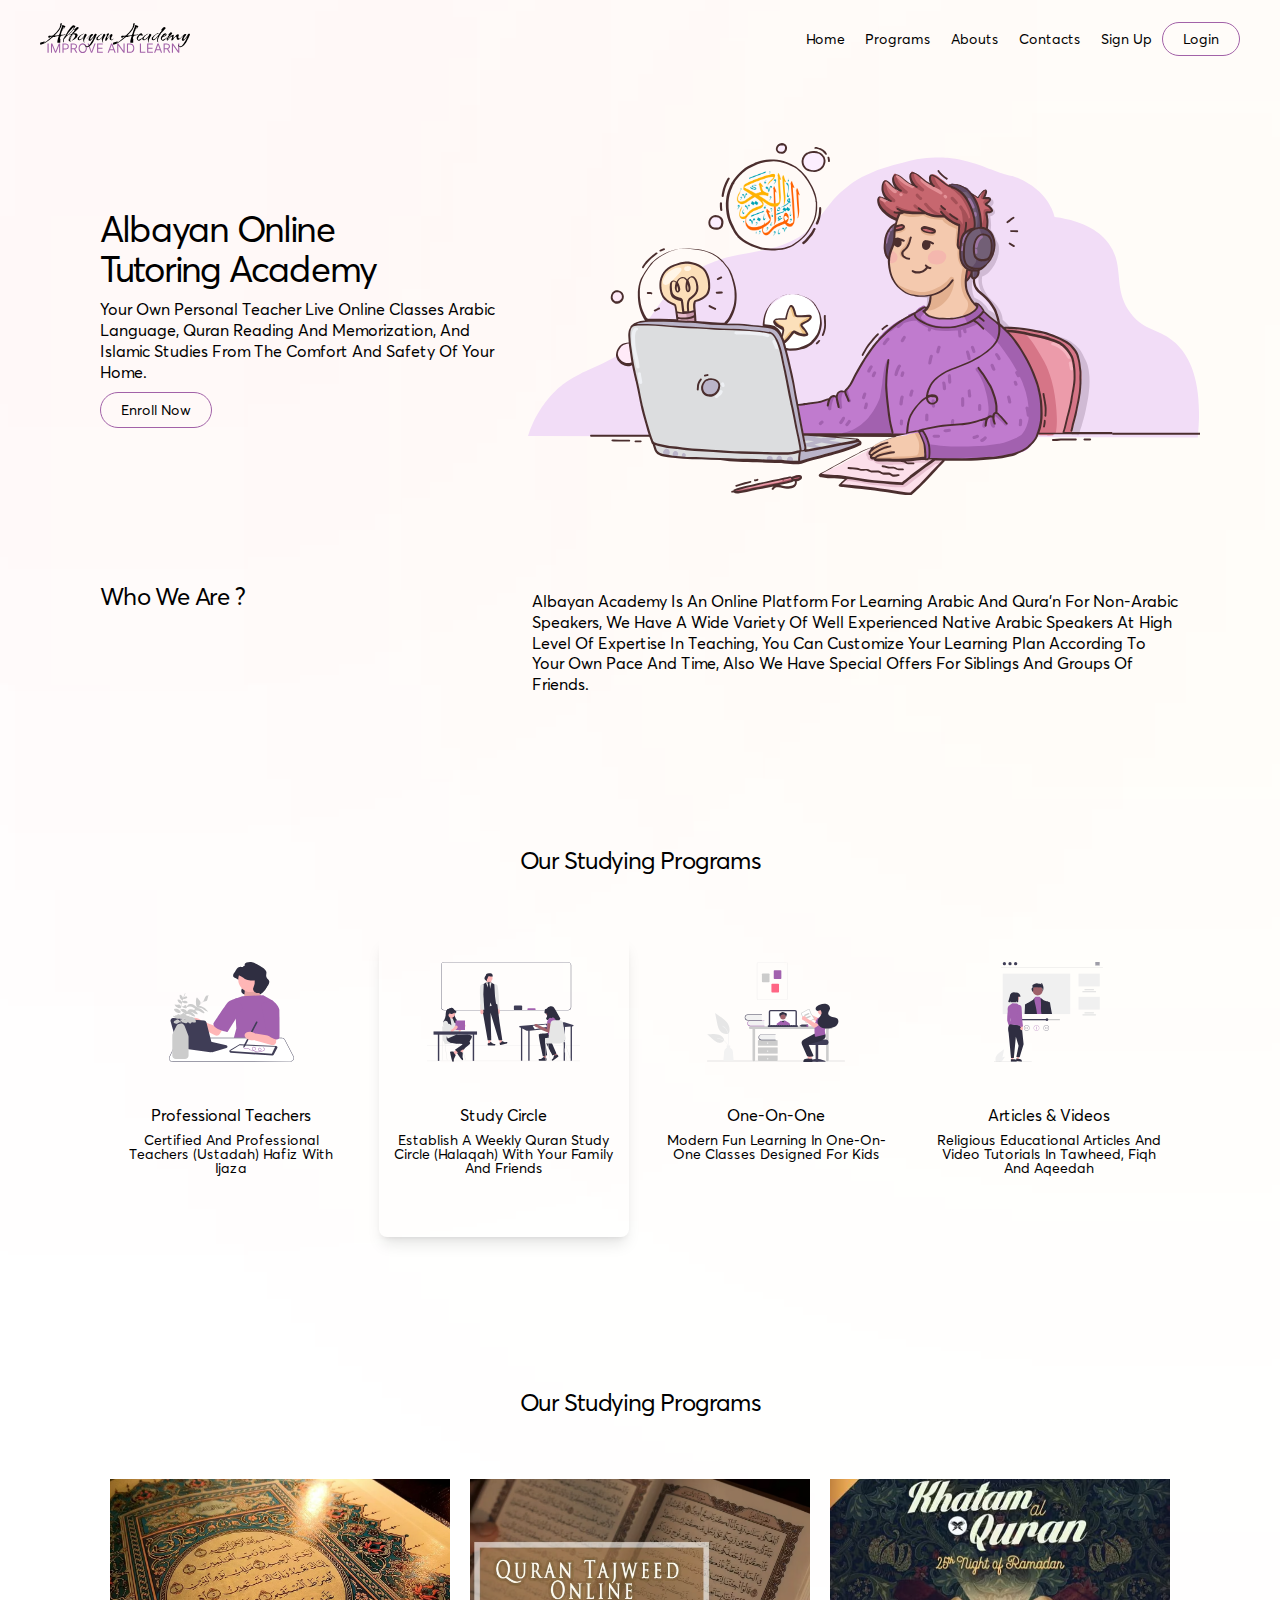
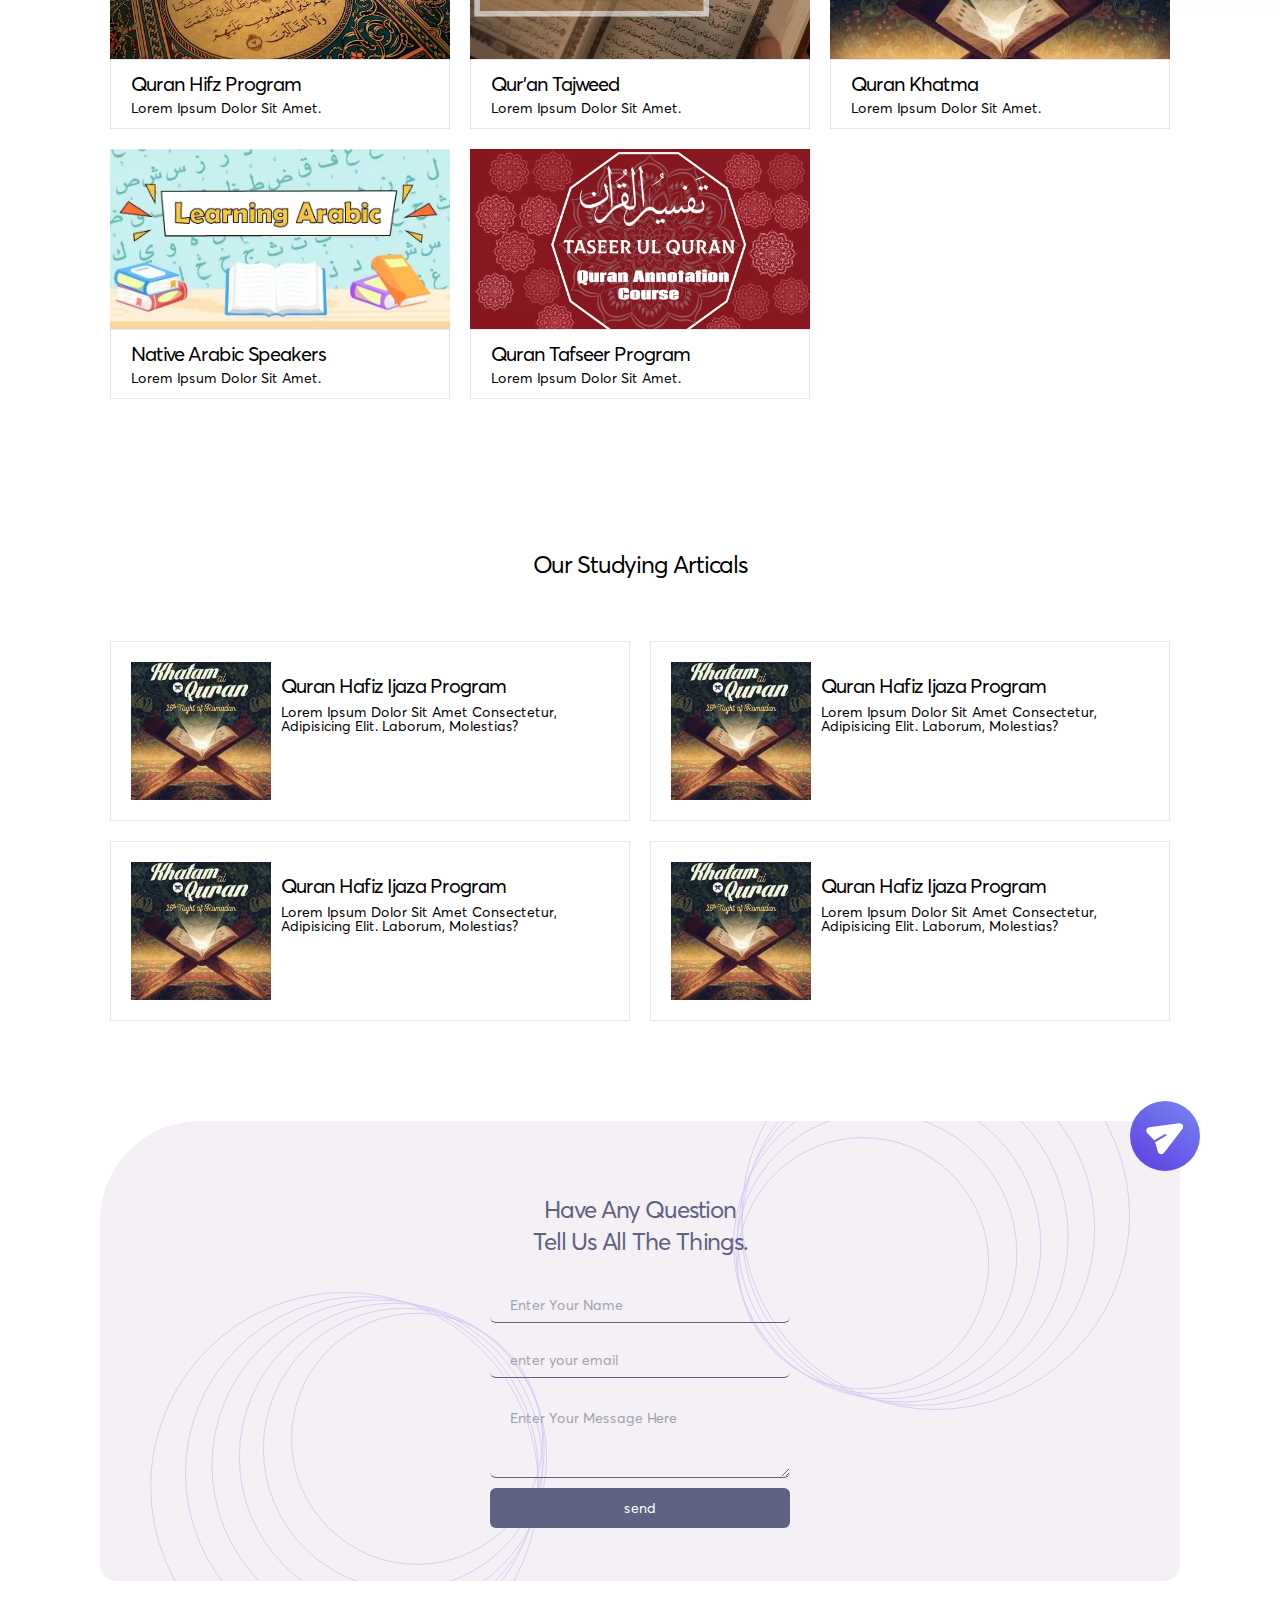
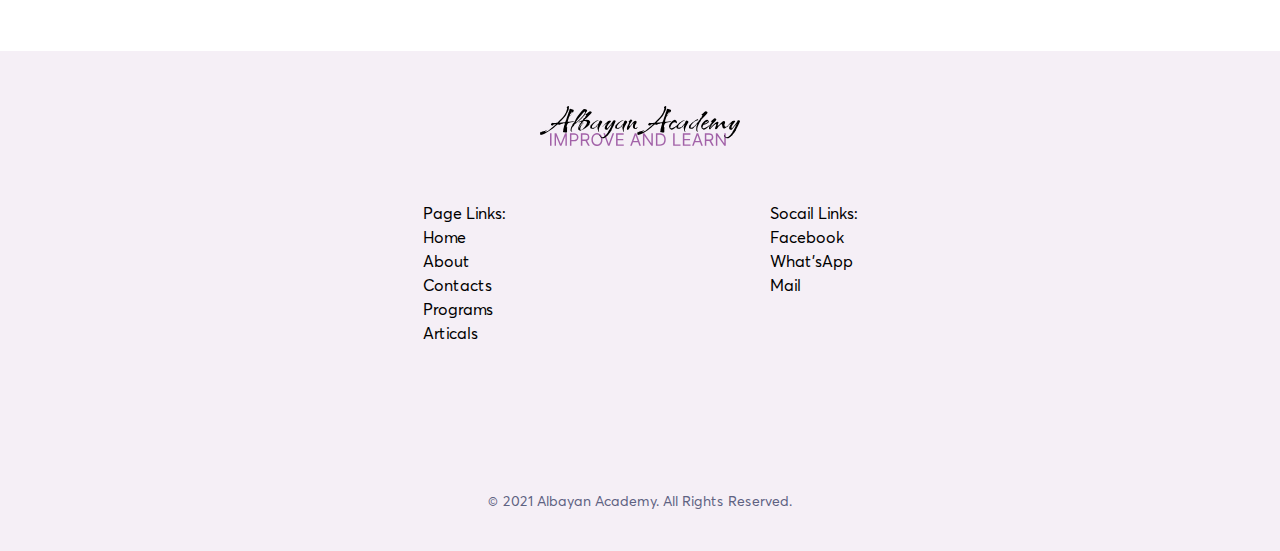
==== commit 23146949: "contacts page Done" ====
--- a/public/pages/index.html
+++ b/public/pages/index.html
@@ -23,25 +23,27 @@
         href="./index.html"
       >
         <img
+          height="100%"
+          width="120px"
           class="h-[fit] w-[120px] lg:w-[150px]"
           src="../images/logo.svg"
           alt="logo"
         />
       </a>
       <ul
-        class="links flex items-start justify-center flex-col pl-[20vw] fixed top-0 right-[-100%] h-screen w-full bg-white md:relative md:items-center md:flex-row md:pl-0 md:h-fit md:w-fit md:right-0"
+        class="links flex items-start justify-center flex-col pl-[20vw] fixed top-0 right-[-100%] h-screen w-full bg-white md:bg-transparent md:relative md:items-center md:flex-row md:pl-0 md:h-fit md:w-fit md:right-0"
       >
         <li class="inline-block">
           <a
             class="px-[10px] leading-8 text-xl md:text-sm md:leading-normal"
-            href=" "
+            href="./index.html"
             >Home</a
           >
         </li>
         <li class="inline-block">
           <a
             class="px-[10px] leading-8 text-xl md:text-sm md:leading-normal"
-            href="./programs./html"
+            href="./programs.html"
             >Programs</a
           >
         </li>
@@ -90,7 +92,7 @@
         <div
           class="image h-fit w-full flex items-center justify-center my-4 md:w-[60%]"
         >
-          <img src="../images/hero.svg" alt="hero" />
+          <img height="auto" width="auto" src="../images/hero.svg" alt="hero" />
         </div>
         <div
           class="text flex items-start justify-center flex-col min-h-fit w-full py-[20px] md:p-[20px] md:w-[40%]"
@@ -148,7 +150,13 @@
             class="card h-[300px] w-[250px] mx-[auto] my-[10px] cursor-pointer rounded-lg"
           >
             <div class="image h-[150px] flex items-center justify-center">
-              <img class="h-[100px]" src="../images/teachers.svg" alt="" />
+              <img
+                height="100px"
+                width="auto"
+                class="h-[100px]"
+                src="../images/teachers.svg"
+                alt="advantages"
+              />
             </div>
             <div class="p-[10px] items-center text-center">
               <p class="text-md text-center py-[10px] w-full">
@@ -164,6 +172,8 @@
           >
             <div class="image h-[150px] flex items-center justify-center">
               <img
+                height="100px"
+                width="auto"
                 class="h-[100px]"
                 src="../images/study-circle.svg"
                 alt="advantages"
@@ -182,6 +192,8 @@
           >
             <div class="image h-[150px] flex items-center justify-center">
               <img
+                height="100px"
+                width="auto"
                 class="h-[100px]"
                 src="../images/one-on-one.svg"
                 alt="advantages"
@@ -199,6 +211,8 @@
           >
             <div class="image h-[150px] flex items-center justify-center">
               <img
+                height="100px"
+                width="auto"
                 class="h-[100px]"
                 src="../images/tutorials.svg"
                 alt="advantages"
@@ -233,6 +247,8 @@
           <div class="card h-[250px] m-[10px] cursor-pointer">
             <div class="image h-[180px] w-full">
               <img
+                height="180px"
+                width="auto"
                 class="h-[180px] w-full object-cover object-top"
                 src="../images/learn.avif"
                 alt="programs images"
@@ -248,6 +264,8 @@
           <div class="card h-[250px] m-[10px] cursor-pointer">
             <div class="image h-[180px] w-full">
               <img
+                height="180px"
+                width="auto"
                 class="h-[180px] w-full object-cover object-top"
                 src="../images/tajweed.avif"
                 alt="programs images"
@@ -263,6 +281,8 @@
           <div class="card h-[250px] m-[10px] cursor-pointer">
             <div class="image h-[180px] w-full">
               <img
+                height="180px"
+                width="auto"
                 class="h-[180px] w-full object-cover object-top"
                 src="../images/khatma.avif"
                 alt="programs images"
@@ -278,6 +298,8 @@
           <div class="card h-[250px] m-[10px] cursor-pointer">
             <div class="image h-[180px] w-full">
               <img
+                height="180px"
+                width="auto"
                 class="h-[180px] w-full object-cover object-top"
                 src="../images/Learning-Arabic-1.avif"
                 alt="programs images"
@@ -293,6 +315,8 @@
           <div class="card h-[250px] m-[10px] cursor-pointer">
             <div class="image h-[180px] w-full">
               <img
+                height="180px"
+                width="auto"
                 class="h-[180px] w-full object-cover object-top"
                 src="../images/tafseer.avif"
                 alt="programs images"
@@ -323,6 +347,8 @@
           >
             <div class="image h-[180px] sm:h-full w-full">
               <img
+                height="180px"
+                width="auto"
                 class="h-[180px] sm:h-full w-full object-cover object-top"
                 src="../images/khatma.avif"
                 alt="programs images"
@@ -331,7 +357,9 @@
             <div
               class="text min-h-[70px] w-full py-[2px] px-[10px] flex items-start justify-center flex-col sm:justify-start sm:py-[10px]"
             >
-              <h3 class="text-md lg:text-xl leading-none pb-[5px]">Quran Hafiz Ijaza Program</h3>
+              <h3 class="text-md lg:text-xl leading-none pb-[5px]">
+                Quran Hafiz Ijaza Program
+              </h3>
               <p class="text-sm leading-none">
                 Lorem ipsum dolor sit amet consectetur, adipisicing elit.
                 Laborum, molestias?
@@ -343,6 +371,8 @@
           >
             <div class="image h-[180px] sm:h-full w-full">
               <img
+                height="180px"
+                width="auto"
                 class="h-[180px] sm:h-full w-full object-cover object-top"
                 src="../images/khatma.avif"
                 alt="programs images"
@@ -351,7 +381,9 @@
             <div
               class="text min-h-[70px] w-full py-[2px] px-[10px] flex items-start justify-center flex-col sm:justify-start sm:py-[10px]"
             >
-              <h3 class="text-md lg:text-xl leading-none pb-[5px]">Quran Hafiz Ijaza Program</h3>
+              <h3 class="text-md lg:text-xl leading-none pb-[5px]">
+                Quran Hafiz Ijaza Program
+              </h3>
               <p class="text-sm leading-none">
                 Lorem ipsum dolor sit amet consectetur, adipisicing elit.
                 Laborum, molestias?
@@ -363,6 +395,8 @@
           >
             <div class="image h-[180px] sm:h-full w-full">
               <img
+                height="180px"
+                width="auto"
                 class="h-[180px] sm:h-full w-full object-cover object-top"
                 src="../images/khatma.avif"
                 alt="programs images"
@@ -371,7 +405,9 @@
             <div
               class="text min-h-[70px] w-full py-[2px] px-[10px] flex items-start justify-center flex-col sm:justify-start sm:py-[10px]"
             >
-              <h3 class="text-md lg:text-xl leading-none pb-[5px]">Quran Hafiz Ijaza Program</h3>
+              <h3 class="text-md lg:text-xl leading-none pb-[5px]">
+                Quran Hafiz Ijaza Program
+              </h3>
               <p class="text-sm leading-none">
                 Lorem ipsum dolor sit amet consectetur, adipisicing elit.
                 Laborum, molestias?
@@ -383,6 +419,8 @@
           >
             <div class="image h-[180px] sm:h-full w-full">
               <img
+                height="180px"
+                width="auto"
                 class="h-[180px] sm:h-full w-full object-cover object-top"
                 src="../images/khatma.avif"
                 alt="programs images"
@@ -391,7 +429,9 @@
             <div
               class="text min-h-[70px] w-full py-[2px] px-[10px] flex items-start justify-center flex-col sm:justify-start sm:py-[10px]"
             >
-              <h3 class="text-md lg:text-xl leading-none pb-[5px]">Quran Hafiz Ijaza Program</h3>
+              <h3 class="text-md lg:text-xl leading-none pb-[5px]">
+                Quran Hafiz Ijaza Program
+              </h3>
               <p class="text-sm leading-none">
                 Lorem ipsum dolor sit amet consectetur, adipisicing elit.
                 Laborum, molestias?
@@ -407,12 +447,14 @@
         class="section6 my-[50px] h-[400px] sm:h-[500px] w-full py-[20px] sm:p-[20px] relative"
       >
         <img
-          class="absolute top-0 -right-[30px] sm:right-0 z-10"
+          height="40px"
+          width="40px"
+          class="absolute top-0 right-[5px] sm:right-0 z-10 md:h-[70px] md:w-[70px]"
           src="../images/send.svg"
           alt="icon"
         />
         <div
-          class="content h-full w-full bg-[#f5eff6] rounded-2xl rounded-tl-[100px] flex items-center justify-center flex-col overflow-hidden"
+          class="content h-full w-full sm:bg-[#f5eff6] rounded-2xl rounded-tl-[100px] flex items-center justify-center flex-col overflow-hidden before:hidden after:hidden sm:before:flex sm:after:flex"
         >
           <h4
             class="text-[#5e6282] text-[4.5vw] md:text-xl xl:text-2xl py-[20px] leading-none text-center"
@@ -458,7 +500,7 @@
       <div
         class="image h-[150px] flex items-center justify-center w-[200px] mx-[auto]"
       >
-        <img src="../images/logo.svg" alt="logo" />
+        <img height="150px" width="auto" src="../images/logo.svg" alt="logo" />
       </div>
       <div class="content h-[250px] flex">
         <ul>
--- a/public/styles/style.css
+++ b/public/styles/style.css
@@ -616,16 +616,16 @@
   position: relative
 }
 
-.-right-\[30px\]{
-  right: -30px
-}
-
 .left-0{
   left: 0px
 }
 
 .right-\[-100\%\]{
   right: -100%
+}
+
+.right-\[5px\]{
+  right: 5px
 }
 
 .top-0{
@@ -749,6 +749,26 @@
   height: 100vh
 }
 
+.h-\[\]{
+  height: 
+}
+
+.h-\[calc\]{
+  height: calc
+}
+
+.h-\[calc\(\)\]{
+  height: calc()
+}
+
+.h-\[calc\(100vh\)\]{
+  height: calc(100vh)
+}
+
+.h-\[calc\(100vh-600px\)\]{
+  height: calc(100vh - 600px)
+}
+
 .max-h-\[8\.5vh\]{
   max-height: 8.5vh
 }
@@ -758,8 +778,8 @@
   max-height: fit-content
 }
 
-.min-h-\[250px\]{
-  min-height: 250px
+.min-h-\[260px\]{
+  min-height: 260px
 }
 
 .min-h-\[70px\]{
@@ -773,14 +793,6 @@
 .min-h-fit{
   min-height: -moz-fit-content;
   min-height: fit-content
-}
-
-.min-h-\[260px\]{
-  min-height: 260px
-}
-
-.min-h-\[270px\]{
-  min-height: 270px
 }
 
 .w-\[120px\]{
@@ -821,6 +833,10 @@
   flex-direction: column
 }
 
+.flex-col-reverse{
+  flex-direction: column-reverse
+}
+
 .flex-wrap{
   flex-wrap: wrap
 }
@@ -972,17 +988,12 @@
   padding-bottom: 7px
 }
 
-.py-\[5px\]{
-  padding-top: 5px;
+.pb-\[5px\]{
   padding-bottom: 5px
 }
 
 .pl-\[20vw\]{
   padding-left: 20vw
-}
-
-.pb-\[5px\]{
-  padding-bottom: 5px
 }
 
 .text-center{
@@ -1070,6 +1081,7 @@
   text-decoration: none;
   text-transform: capitalize;
   font-family: "AvertaCY";
+  background: unset;
 }
 
 :root {
@@ -1101,6 +1113,31 @@
   letter-spacing: 0em;
 }
 
+body::before{
+  content: '';
+  position: absolute;
+  top: 0;
+  left: 0;
+  background: red;
+  height: 20%;
+  width: 20%;
+  filter: blur(800px);
+  z-index: -1;
+}
+
+body::after{
+  content: '';
+  position: absolute;
+  top: 50%;
+  transform: translateY(-50%);
+  right: 0;
+  background: orange;
+  height: 20%;
+  width: 20%;
+  filter: blur(800px);
+  z-index: -1;
+}
+
 /* base */
 
 .humberger::before,
@@ -1174,6 +1211,12 @@
   margin: 0 auto;
 }
 
+@media screen and (min-width: 532px) {
+  footer .content{
+    width: 700px;
+  }
+}
+
 @media screen and (min-width: 768px) {
   .bgeffect.active {
     pointer-events: none;
@@ -1182,18 +1225,17 @@
   }
 }
 
-@media screen and (min-width: 532px) {
-  footer .content{
-    width: 700px;
-  }
-}
-
 .before\:my-\[2px\]::before{
   content: var(--tw-content);
   margin-top: 2px;
   margin-bottom: 2px
 }
 
+.before\:hidden::before{
+  content: var(--tw-content);
+  display: none
+}
+
 .before\:h-\[2px\]::before{
   content: var(--tw-content);
   height: 2px
@@ -1216,6 +1258,11 @@
   margin-bottom: 2px
 }
 
+.after\:hidden::after{
+  content: var(--tw-content);
+  display: none
+}
+
 .after\:h-\[2px\]::after{
   content: var(--tw-content);
   height: 2px
@@ -1270,6 +1317,10 @@
     width: 540px
   }
 
+  .sm\:w-\[400px\]{
+    width: 400px
+  }
+
   .sm\:grid-cols-\[140px\2c 1fr\]{
     grid-template-columns: 140px 1fr
   }
@@ -1280,6 +1331,11 @@
 
   .sm\:justify-start{
     justify-content: flex-start
+  }
+
+  .sm\:bg-\[\#f5eff6\]{
+    --tw-bg-opacity: 1;
+    background-color: rgb(245 239 246 / var(--tw-bg-opacity, 1))
   }
 
   .sm\:p-\[20px\]{
@@ -1295,6 +1351,16 @@
     padding-top: 10px;
     padding-bottom: 10px
   }
+
+  .sm\:before\:flex::before{
+    content: var(--tw-content);
+    display: flex
+  }
+
+  .sm\:after\:flex::after{
+    content: var(--tw-content);
+    display: flex
+  }
 }
 
 @media (min-width: 768px){
@@ -1314,6 +1380,10 @@
     display: none
   }
 
+  .md\:h-\[70px\]{
+    height: 70px
+  }
+
   .md\:h-fit{
     height: -moz-fit-content;
     height: fit-content
@@ -1323,12 +1393,20 @@
     width: 40%
   }
 
+  .md\:w-\[50\%\]{
+    width: 50%
+  }
+
   .md\:w-\[60\%\]{
     width: 60%
   }
 
   .md\:w-\[600px\]{
     width: 600px
+  }
+
+  .md\:w-\[70px\]{
+    width: 70px
   }
 
   .md\:w-fit{
@@ -1346,6 +1424,14 @@
 
   .md\:items-center{
     align-items: center
+  }
+
+  .md\:justify-start{
+    justify-content: flex-start
+  }
+
+  .md\:bg-transparent{
+    background-color: transparent
   }
 
   .md\:p-\[20px\]{
